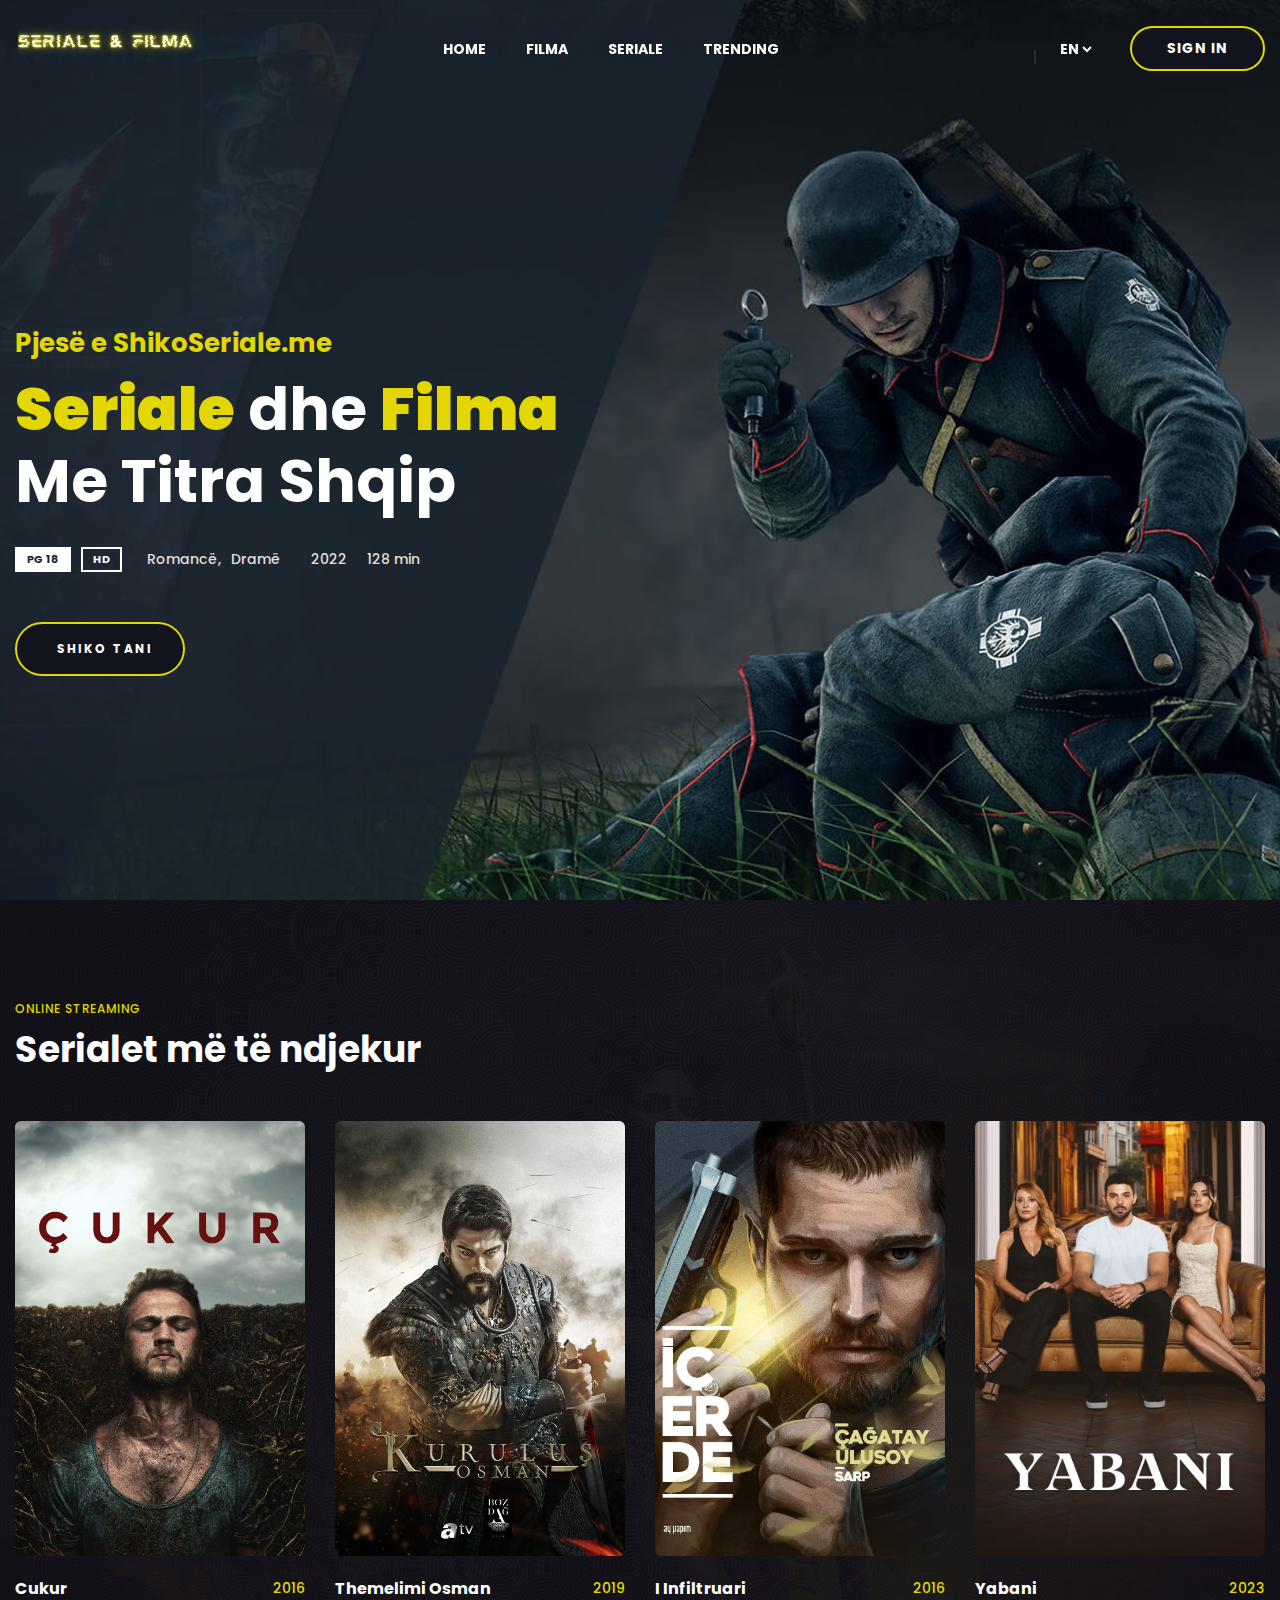
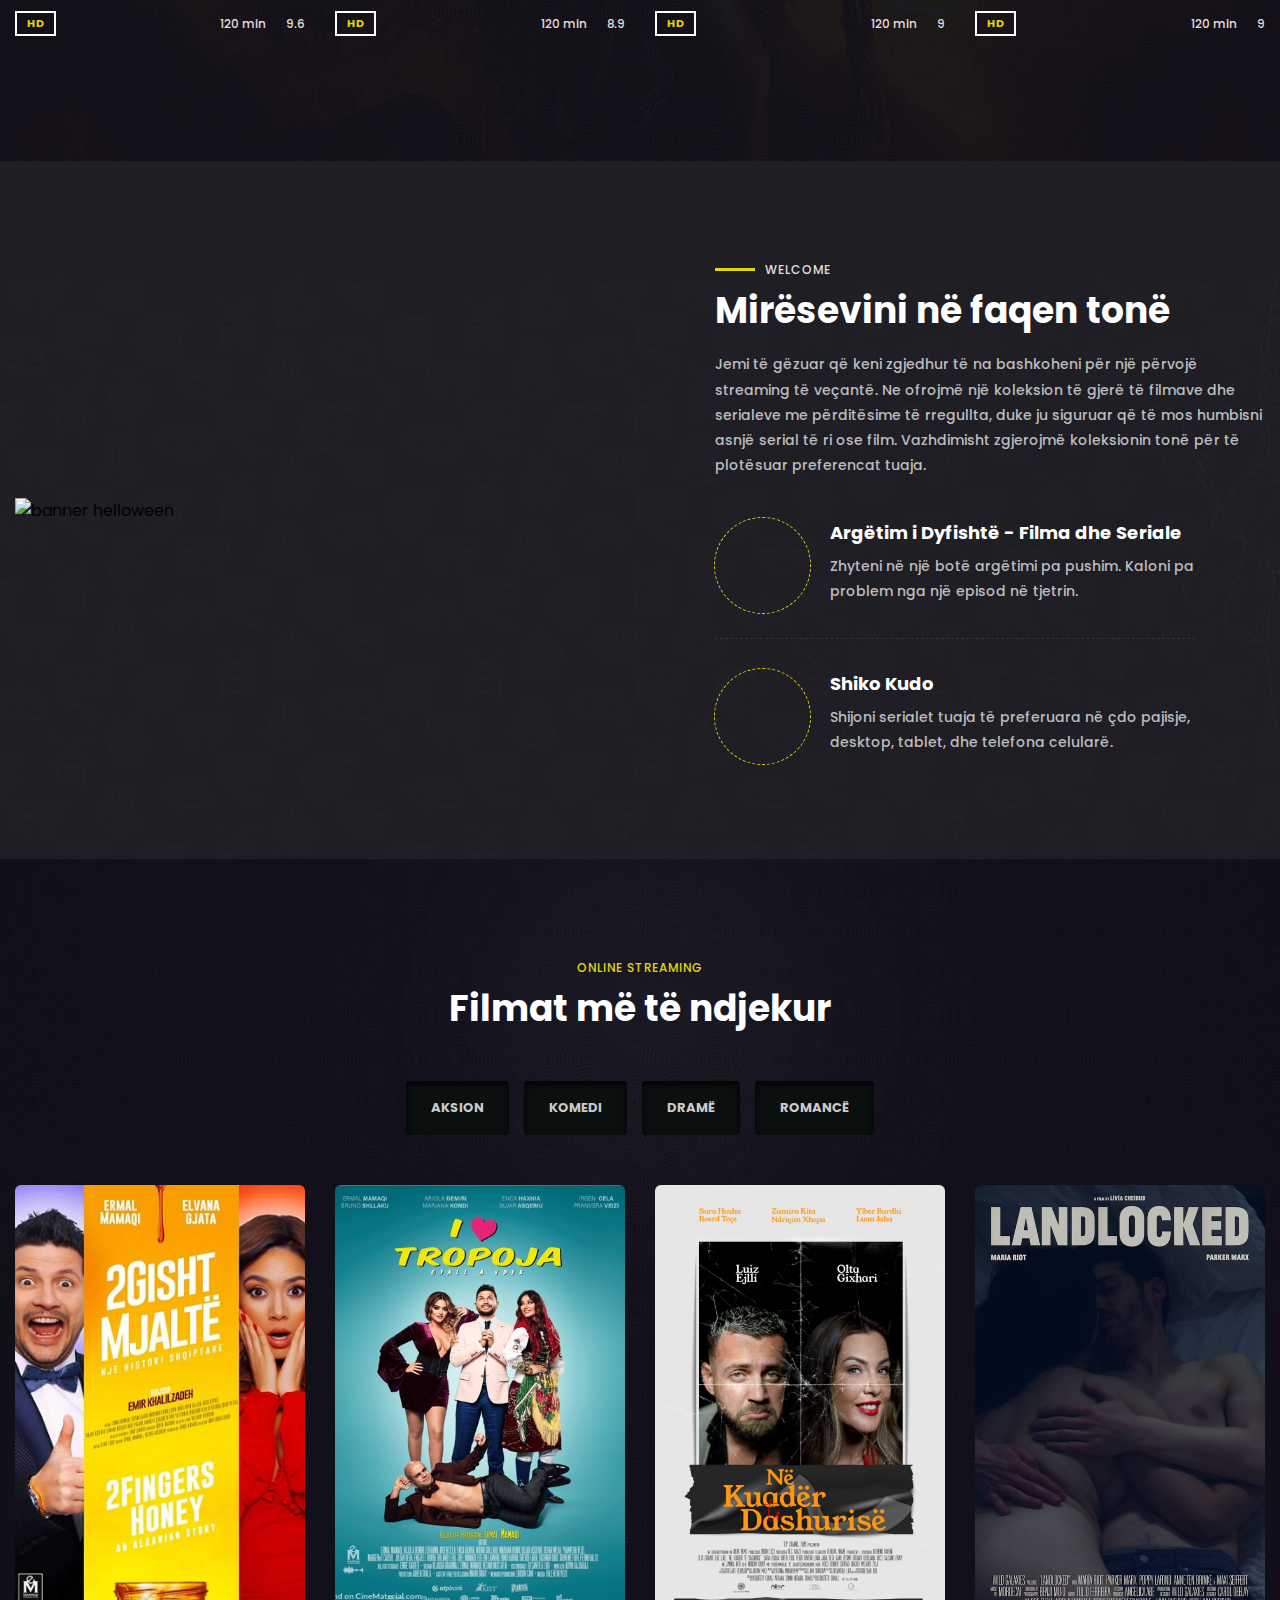
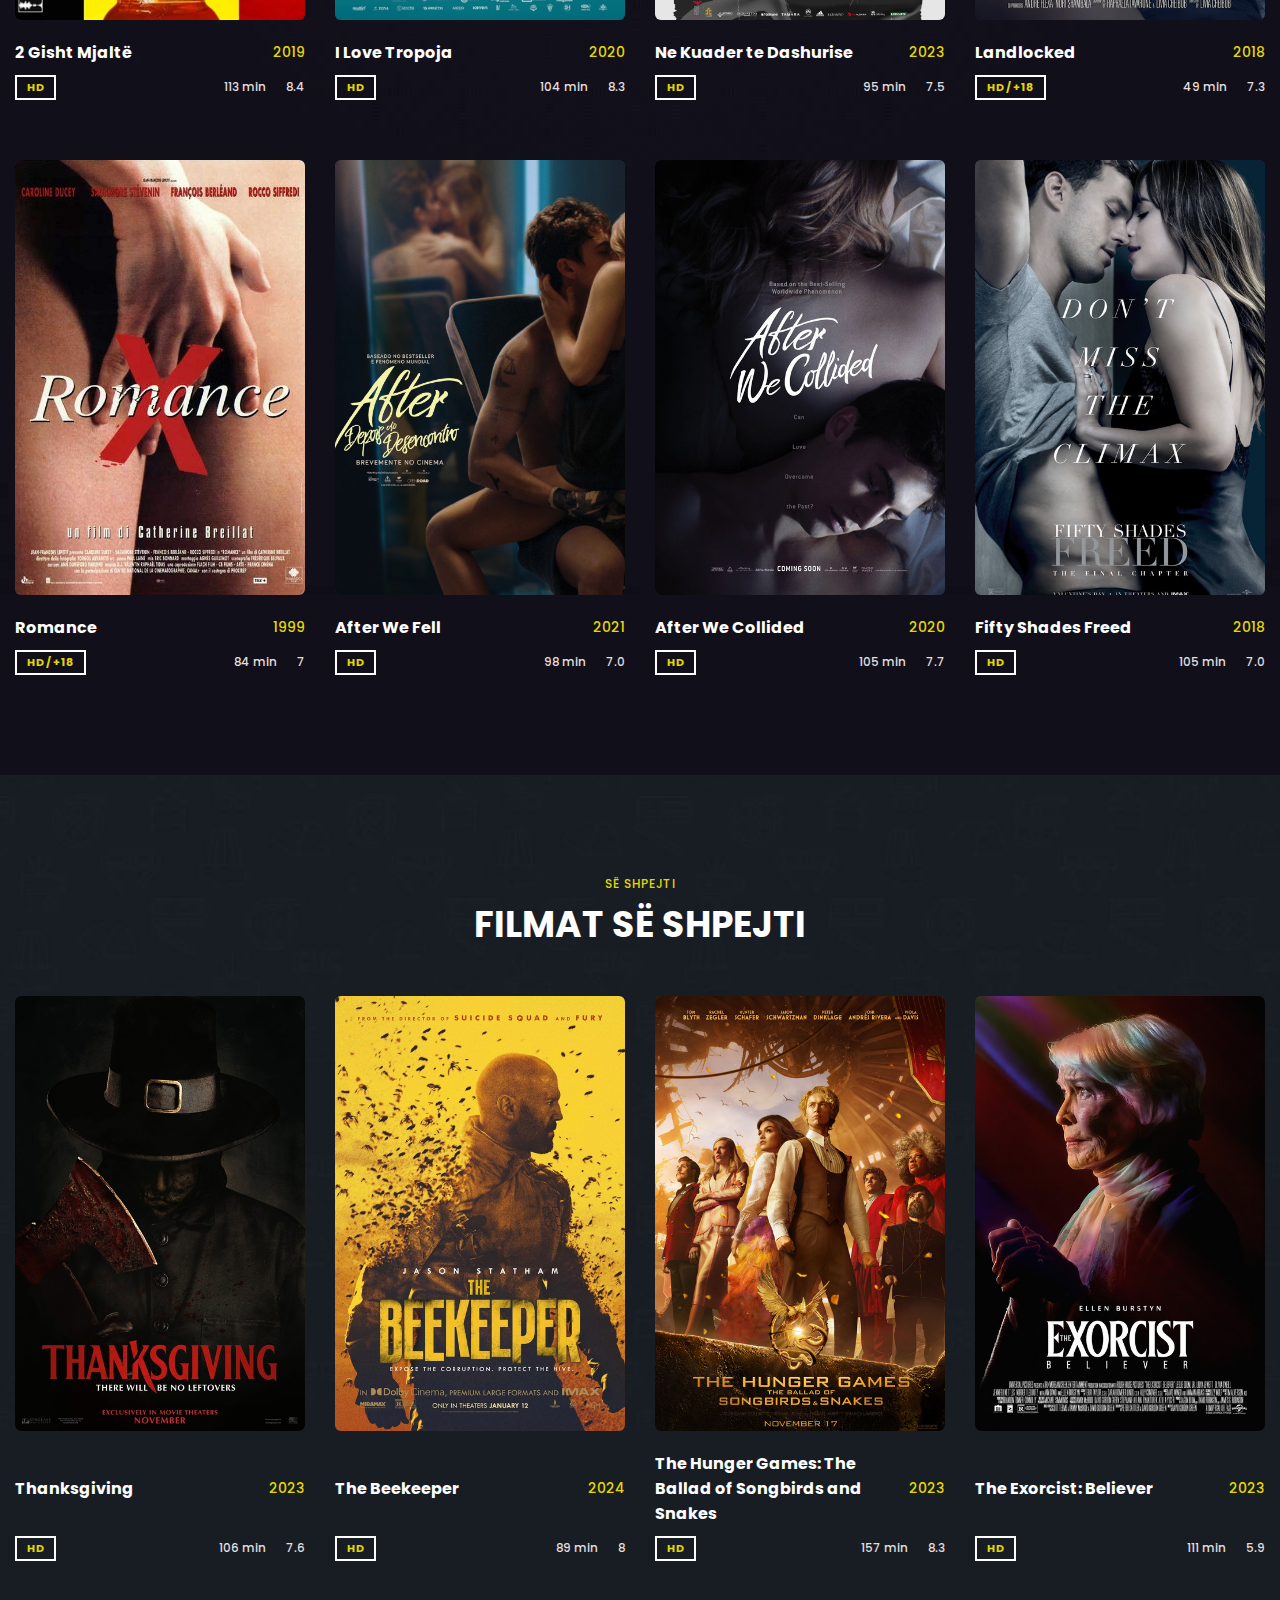
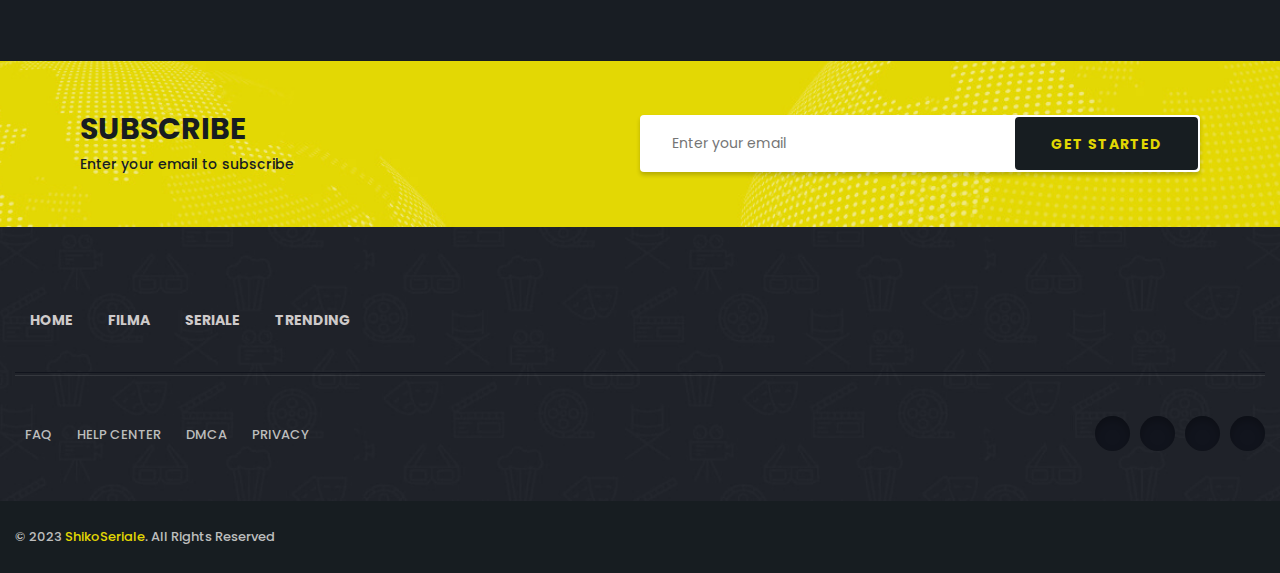
==== index.html @ d1fa4635 "Update index.html" ====
<!DOCTYPE html>
<html lang="en">

<head>
  <meta charset="UTF-8">
  <meta http-equiv="X-UA-Compatible" content="IE=edge">
  <meta name="viewport" content="width=device-width, initial-scale=1, shrink-to-fit=no">
  <meta name="robots" content="index, follow">

  <!-- SEO Meta Tags -->
  <title> Seriale dhe Filma me titra shqip</title>
   <meta name="description" content="Seriale dhe Filma me titra shqip, seriale turke, Yabani, Cukur, Themelimi Osman dhe shume te tjere.">
    <meta name="keywords" content="Seriale, Seriale Turke, Telenovela, filma me titra shqip, Cukur, Yabani, seriale me titra shqip, ">
    <meta name="author" content="ShikoSeriale">
  
 <!-- Open Graph Meta Tags (for social media sharing) -->
    <meta property="og:title" content="Seriale dhe Filma me titra shqip">
    <meta property="og:description" content="Seriale dhe Filma me titra shqip, seriale turke, Yabani, Cukur, Themelimi Osman dhe shume te tjere.">
    <meta property="og:image" content="./logo.svg"> <!-- Replace with a link to your logo or an image related to your website -->
    <meta property="og:url" content="https://serialedhefilma.one/">
    <meta property="og:type" content="website">

 <!-- Canonical URL -->
    <link rel="canonical" href="https://serialedhefilma.one/">
  
  <!-- 
    - favicon
  -->
  <link rel="shortcut icon" href="./favicon1.ico" type="image/x-icon">
  <link rel="icon" href="./favicon1.ico" type="image/x-icon">

    <!-- Cache-Control Header for Favicon -->
    <link rel="icon" href="./favicon1.ico" type="image/x-icon" sizes="16x16" />
    <link rel="icon" href="./favicon1.ico" type="image/x-icon" sizes="32x32" />
 

  <!-- 
    - custom css link
  -->
  <link rel="stylesheet" href="./assets/css/style.css">
  <script defer src="scripts.js"></script>
  
  <!-- 
    - google font link
  -->
  <link rel="preconnect" href="https://fonts.googleapis.com">
  <link rel="preconnect" href="https://fonts.gstatic.com" crossorigin>
  <link href="https://fonts.googleapis.com/css2?family=Poppins:wght@400;500;600;700&display=swap" rel="stylesheet">
</head>

<body id="top">

  <!-- 
    - #HEADER
  -->

  <header class="header" data-header>
    <div class="container">

      <div class="overlay" data-overlay></div>

      <a href="./index.html" class="logo">
        <img src="./assets/images/logo.svg" alt="logo">
      </a>

      <div class="header-actions">

        <button class="search-btn">
          <ion-icon name="search-outline"></ion-icon>
        </button>

        <div class="lang-wrapper">
          <label for="language">
            <ion-icon name="globe-outline"></ion-icon>
          </label>

          <select name="language" id="language">
            <option value="en">EN</option>
          </select>
        </div>

        <button class="btn btn-primary">Sign in</button>

      </div>

      <button class="menu-open-btn" data-menu-open-btn>
        <ion-icon name="reorder-two"></ion-icon>
      </button>

      <nav class="navbar" data-navbar>

        <div class="navbar-top">

          <a href="./index.html" class="logo">
            <img src="./assets/images/logo.svg" alt="logo">
          </a>

          <button class="menu-close-btn" data-menu-close-btn>
            <ion-icon name="close-outline"></ion-icon>
          </button>

        </div>

        <ul class="navbar-list">

          <li>
            <a href="./index.html" class="navbar-link">Home</a>
          </li>

          <li>
            <a href="https://shikoseriale.me/movies/" class="navbar-link" target="_blank">Filma</a>
          </li>

          <li>
            <a href="https://shikoseriale.me/tvshows/" class="navbar-link" target="_blank">Seriale</a>
          </li>

          <li>
            <a href="https://shikoseriale.me/trending/" class="navbar-link" target="_blank">Trending</a>
          </li>

        </ul>

        <ul class="navbar-social-list">

          <li>
            <a href="https://twitter.com/serialshiko/" class="navbar-social-link">
              <ion-icon name="logo-twitter"></ion-icon>
            </a>
          </li>

          <li>
            <a href="https://www.facebook.com/shikoseriale.in" class="navbar-social-link">
              <ion-icon name="logo-facebook"></ion-icon>
            </a>
          </li>

          <li>
            <a href="https://www.pinterest.com/shikoserial/" class="navbar-social-link">
              <ion-icon name="logo-pinterest"></ion-icon>
            </a>
          </li>

          <li>
            <a href="https://www.instagram.com/shikoseriale.in/" class="navbar-social-link">
              <ion-icon name="logo-instagram"></ion-icon>
            </a>
          </li>

          <li>
            <a href="#" class="navbar-social-link">
              <ion-icon name="logo-youtube"></ion-icon>
            </a>
          </li>

        </ul>

      </nav>

    </div>
  </header>





  <main>
    <article>

      <!-- 
        - #HERO
      -->

      <section class="hero">
        <div class="container">

          <div class="hero-content">

            <p class="hero-subtitle">Pjesë e ShikoSeriale.me</p>

            <h1 class="h1 hero-title">
              <strong>Seriale</strong> dhe <strong>Filma</strong> Me Titra Shqip
            </h1>

            <div class="meta-wrapper">

              <div class="badge-wrapper">
                <div class="badge badge-fill">PG 18</div>

                <div class="badge badge-outline">HD</div>
              </div>

              <div class="ganre-wrapper">
                <a href="#">Romancë,</a>

                <a href="#">Dramë</a>
              </div>

              <div class="date-time">

                <div>
                  <ion-icon name="calendar-outline"></ion-icon>

                  <time datetime="2022">2022</time>
                </div>

                <div>
                  <ion-icon name="time-outline"></ion-icon>

                  <time datetime="PT128M">128 min</time>
                </div>

              </div>

            </div>

<button class="btn btn-primary" onclick="openShikoSeriale()">
    <ion-icon name="play"></ion-icon>
    <span>Shiko Tani</span>
</button>

<script>
    function openShikoSeriale() {
        window.open('https://shikoseriale.me', '_blank');
    }
</script>

          </div>

        </div>
      </section>





      <!-- 
        - #SERIALET
      -->

      <section class="upcoming">
        <div class="container">

          <div class="flex-wrapper">

            <div class="title-wrapper">
              <p class="section-subtitle">Online Streaming</p>

              <h2 class="h2 section-title">Serialet më të ndjekur</h2>
            </div>

          </div>

          <ul class="movies-list  has-scrollbar">

            <li>
              <div class="movie-card">

                <a href="./seriale-cukur.html">
                  <figure class="card-banner">
                    <img src="./assets/images/cukur.jpg" alt="Cukur movie poster">
                  </figure>
                </a>

                <div class="title-wrapper">
                  <a href="./seriale-cukur.html">
                    <h3 class="card-title">Cukur</h3>
                  </a>

                  <time datetime="2016">2016</time>
                </div>

                <div class="card-meta">
                  <div class="badge badge-outline">HD</div>

                  <div class="duration">
                    <ion-icon name="time-outline"></ion-icon>

                    <time datetime="PT137M">120 min</time>
                  </div>

                  <div class="rating">
                    <ion-icon name="star"></ion-icon>

                    <data>9.6</data>
                  </div>
                </div>

              </div>
            </li>

            <li>
              <div class="movie-card">

                <a href="./seriale-themelimi-osman.html">
                  <figure class="card-banner">
                    <img src="./assets/images/kurulus_osman.jpg"
                      alt="Themelimi Osman movie poster">
                  </figure>
                </a>

                <div class="title-wrapper">
                  <a href="./seriale-themelimi-osman.html">
                    <h3 class="card-title">Themelimi Osman</h3>
                  </a>

                  <time datetime="2019">2019</time>
                </div>

                <div class="card-meta">
                  <div class="badge badge-outline">HD</div>

                  <div class="duration">
                    <ion-icon name="time-outline"></ion-icon>

                    <time datetime="PT126M">120 min</time>
                  </div>

                  <div class="rating">
                    <ion-icon name="star"></ion-icon>

                    <data>8.9</data>
                  </div>
                </div>

              </div>
            </li>

            <li>
              <div class="movie-card">

                <a href="./seriale-i-infiltruari.html">
                  <figure class="card-banner">
                    <img src="./assets/images/icerde.jpg" alt="Icerde movie poster">
                  </figure>
                </a>

                <div class="title-wrapper">
                  <a href="./seriale-i-infiltruari.html">
                    <h3 class="card-title">I Infiltruari</h3>
                  </a>

                  <time datetime="2016">2016</time>
                </div>

                <div class="card-meta">
                  <div class="badge badge-outline">HD</div>

                  <div class="duration">
                    <ion-icon name="time-outline"></ion-icon>

                    <time datetime="">120 min</time>
                  </div>

                  <div class="rating">
                    <ion-icon name="star"></ion-icon>

                    <data>9</data>
                  </div>
                </div>

              </div>
            </li>

            <li>
              <div class="movie-card">

                <a href="./seriale-yabani.html">
                  <figure class="card-banner">
                    <img src="./assets/images/yabani.jpg"
                      alt="yabani movie poster">
                  </figure>
                </a>

                <div class="title-wrapper">
                  <a href="./seriale-yabani.html">
                    <h3 class="card-title">Yabani</h3>
                  </a>

                  <time datetime="2023">2023</time>
                </div>

                <div class="card-meta">
                  <div class="badge badge-outline">HD</div>

                  <div class="duration">
                    <ion-icon name="time-outline"></ion-icon>

                    <time datetime="PT107M">120 min</time>
                  </div>

                  <div class="rating">
                    <ion-icon name="star"></ion-icon>

                    <data>9</data>
                  </div>
                </div>

              </div>
            </li>

          </ul>

        </div>
      </section>





      <!-- 
        - #SERVICE
      -->

      <section class="service">
        <div class="container">

          <div class="service-banner">
            <figure>
              <img src="./assets/images/service-banner.gif" alt="banner helloween">
            </figure>
          </div>

          <div class="service-content">

            <p class="service-subtitle">Welcome</p>

            <h2 class="h2 service-title">Mirësevini në faqen tonë</h2>

            <p class="service-text">
              Jemi të gëzuar që keni zgjedhur të na bashkoheni për një përvojë streaming të veçantë.
              Ne ofrojmë një koleksion të gjerë të filmave dhe serialeve me
              përditësime të rregullta, duke ju siguruar që të mos humbisni asnjë serial të ri ose film.
              Vazhdimisht zgjerojmë koleksionin tonë për të plotësuar preferencat tuaja.
            </p>

            <ul class="service-list">

              <li>
                <div class="service-card">

                  <div class="card-icon">
                    <ion-icon name="tv"></ion-icon>
                  </div>

                  <div class="card-content">
                    <h3 class="h3 card-title">Argëtim i Dyfishtë - Filma dhe Seriale</h3>

                    <p class="card-text">
                      Zhyteni në një botë argëtimi pa pushim. Kaloni pa problem nga një episod në tjetrin.
                    </p>
                  </div>

                </div>
              </li>

              <li>
                <div class="service-card">

                  <div class="card-icon">
                    <ion-icon name="videocam"></ion-icon>
                  </div>

                  <div class="card-content">
                    <h3 class="h3 card-title">Shiko Kudo</h3>

                    <p class="card-text">
                      Shijoni serialet tuaja të preferuara në çdo pajisje, desktop, tablet, dhe telefona celularë.
                    </p>
                  </div>

                </div>
              </li>

            </ul>

          </div>

        </div>
      </section>





      <!-- 
        - #TOP RATED
      -->

      <section class="top-rated">
        <div class="container">

          <p class="section-subtitle">Online Streaming</p>

          <h2 class="h2 section-title">Filmat më të ndjekur</h2>

          <ul class="filter-list">

            <li>
              <button class="filter-btn">Aksion</button>
            </li>

            <li>
              <button class="filter-btn">Komedi</button>
            </li>

            <li>
              <button class="filter-btn">Dramë</button>
            </li>

            <li>
              <button class="filter-btn">Romancë</button>
            </li>

          </ul>

          <ul class="movies-list">

            <li>
              <div class="movie-card">

                <a href="./movie-details.html">
                  <figure class="card-banner">
                    <img src="./assets/images/2gishtmjalte.jpg" alt="2 gisht mjalte movie poster">
                  </figure>
                </a>

                <div class="title-wrapper">
                  <a href="./movie-details.html">
                    <h3 class="card-title">2 Gisht Mjaltë</h3>
                  </a>

                  <time datetime="2022">2019</time>
                </div>

                <div class="card-meta">
                  <div class="badge badge-outline">HD</div>

                  <div class="duration">
                    <ion-icon name="time-outline"></ion-icon>

                    <time datetime="PT122M">113 min</time>
                  </div>

                  <div class="rating">
                    <ion-icon name="star"></ion-icon>

                    <data>8.4</data>
                  </div>
                </div>

              </div>
            </li>

            <li>
              <div class="movie-card">

                <a href="./movie-details.html">
                  <figure class="card-banner">
                    <img src="./assets/images/ilovetropoja.jpg" alt="I Love Tropoja movie poster">
                  </figure>
                </a>

                <div class="title-wrapper">
                  <a href="./movie-details.html">
                    <h3 class="card-title">I Love Tropoja</h3>
                  </a>

                  <time datetime="2020">2020</time>
                </div>

                <div class="card-meta">
                  <div class="badge badge-outline">HD</div>

                  <div class="duration">
                    <ion-icon name="time-outline"></ion-icon>

                    <time datetime="PT104M">104 min</time>
                  </div>

                  <div class="rating">
                    <ion-icon name="star"></ion-icon>

                    <data>8.3</data>
                  </div>
                </div>

              </div>
            </li>

            <li>
              <div class="movie-card">

                <a href="./movie-details.html">
                  <figure class="card-banner">
                    <img src="./assets/images/nekuaderdashurise.jpg" alt="Ne kuader te dashurisemovie poster">
                  </figure>
                </a>

                <div class="title-wrapper">
                  <a href="./movie-details.html">
                    <h3 class="card-title">Ne Kuader te Dashurise</h3>
                  </a>

                  <time datetime="2023">2023</time>
                </div>

                <div class="card-meta">
                  <div class="badge badge-outline">HD</div>

                  <div class="duration">
                    <ion-icon name="time-outline"></ion-icon>

                    <time datetime="PT106M">95 min</time>
                  </div>

                  <div class="rating">
                    <ion-icon name="star"></ion-icon>

                    <data>7.5</data>
                  </div>
                </div>

              </div>
            </li>

            <li>
              <div class="movie-card">

                <a href="./movie-details.html">
                  <figure class="card-banner">
                    <img src="./assets/images/Landlocked.jpg" alt="Landlocked movie poster">
                  </figure>
                </a>

                <div class="title-wrapper">
                  <a href="./movie-details.html">
                    <h3 class="card-title">Landlocked</h3>
                  </a>

                  <time datetime="2018">2018</time>
                </div>

                <div class="card-meta">
                  <div class="badge badge-outline">HD / +18</div>

                  <div class="duration">
                    <ion-icon name="time-outline"></ion-icon>

                    <time datetime="PT115M">49 min</time>
                  </div>

                  <div class="rating">
                    <ion-icon name="star"></ion-icon>

                    <data>7.3</data>
                  </div>
                </div>

              </div>
            </li>

            <li>
              <div class="movie-card">

                <a href="./movie-details.html">
                  <figure class="card-banner">
                    <img src="./assets/images/romance.jpg" alt="Romance movie poster">
                  </figure>
                </a>

                <div class="title-wrapper">
                  <a href="./movie-details.html">
                    <h3 class="card-title">Romance</h3>
                  </a>

                  <time datetime="1999">1999</time>
                </div>

                <div class="card-meta">
                  <div class="badge badge-outline">HD / +18</div>

                  <div class="duration">
                    <ion-icon name="time-outline"></ion-icon>

                    <time datetime="PT176M">84 min</time>
                  </div>

                  <div class="rating">
                    <ion-icon name="star"></ion-icon>

                    <data>7</data>
                  </div>
                </div>

              </div>
            </li>

            <li>
              <div class="movie-card">

                <a href="./movie-details.html">
                  <figure class="card-banner">
                    <img src="./assets/images/after_we_fell.jpg" alt="after we fell movie poster">
                  </figure>
                </a>

                <div class="title-wrapper">
                  <a href="./movie-details.html">
                    <h3 class="card-title">After We Fell</h3>
                  </a>

                  <time datetime="2021">2021</time>
                </div>

                <div class="card-meta">
                  <div class="badge badge-outline">HD</div>

                  <div class="duration">
                    <ion-icon name="time-outline"></ion-icon>

                    <time datetime="PT116M">98 min</time>
                  </div>

                  <div class="rating">
                    <ion-icon name="star"></ion-icon>

                    <data>7.0</data>
                  </div>
                </div>

              </div>
            </li>

            <li>
              <div class="movie-card">

                <a href="./movie-details.html">
                  <figure class="card-banner">
                    <img src="./assets/images/after_we_collided.jpg" alt="after we collided movie poster">
                  </figure>
                </a>

                <div class="title-wrapper">
                  <a href="./movie-details.html">
                    <h3 class="card-title">After We Collided</h3>
                  </a>

                  <time datetime="2020">2020</time>
                </div>

                <div class="card-meta">
                  <div class="badge badge-outline">HD</div>

                  <div class="duration">
                    <ion-icon name="time-outline"></ion-icon>

                    <time datetime="PT127M">105 min</time>
                  </div>

                  <div class="rating">
                    <ion-icon name="star"></ion-icon>

                    <data>7.7</data>
                  </div>
                </div>

              </div>
            </li>

            <li>
              <div class="movie-card">

                <a href="./movie-details.html">
                  <figure class="card-banner">
                    <img src="./assets/images/fifty_shades_freed.jpg" alt="fifty shades freed movie poster">
                  </figure>
                </a>

                <div class="title-wrapper">
                  <a href="./movie-details.html">
                    <h3 class="card-title">Fifty Shades Freed</h3>
                  </a>

                  <time datetime="2018">2018</time>
                </div>

                <div class="card-meta">
                  <div class="badge badge-outline">HD</div>

                  <div class="duration">
                    <ion-icon name="time-outline"></ion-icon>

                    <time datetime="PT131M">105 min</time>
                  </div>

                  <div class="rating">
                    <ion-icon name="star"></ion-icon>

                    <data>7.0</data>
                  </div>
                </div>

              </div>
            </li>

          </ul>

        </div>
      </section>





      <!-- 
        - #UPCOMING
      -->

      <section class="tv-series">
        <div class="container">

          <p class="section-subtitle">Së Shpejti</p>

          <h2 class="h2 section-title">FILMAT SË SHPEJTI</h2>

          <ul class="movies-list">

            <li>
              <div class="movie-card">

                  <figure class="card-banner">
                    <img src="./assets/images/thanksgiving.jpg" alt="thanksgiving movie poster">
                  </figure>

                <div class="title-wrapper">
                    <h3 class="card-title">Thanksgiving</h3>

                  <time datetime="2023">2023</time>
                </div>

                <div class="card-meta">
                  <div class="badge badge-outline">HD</div>

                  <div class="duration">
                    <ion-icon name="time-outline"></ion-icon>

                    <time datetime="PT47M">106 min</time>
                  </div>

                  <div class="rating">
                    <ion-icon name="star"></ion-icon>

                    <data>7.6</data>
                  </div>
                </div>

              </div>
            </li>

            <li>
              <div class="movie-card">
                  <figure class="card-banner">
                    <img src="./assets/images/beekeeper.jpg" alt="beekeeper movie poster">
                  </figure>

                <div class="title-wrapper">
                    <h3 class="card-title">The Beekeeper</h3>

                  <time datetime="2024">2024</time>
                </div>

                <div class="card-meta">
                  <div class="badge badge-outline">HD</div>

                  <div class="duration">
                    <ion-icon name="time-outline"></ion-icon>

                    <time datetime="PT59M">89 min</time>
                  </div>

                  <div class="rating">
                    <ion-icon name="star"></ion-icon>

                    <data>8</data>
                  </div>
                </div>

              </div>
            </li>

            <li>
              <div class="movie-card">

                  <figure class="card-banner">
                    <img src="./assets/images/hunger_games.jpg" alt="The Hunger Games: The Ballad of Songbirds and Snakes movie poster">
                  </figure>

                <div class="title-wrapper">
                    <h3 class="card-title">The Hunger Games: The Ballad of Songbirds and Snakes</h3>

                  <time datetime="2023">2023</time>
                </div>

                <div class="card-meta">
                  <div class="badge badge-outline">HD</div>

                  <div class="duration">
                    <ion-icon name="time-outline"></ion-icon>

                    <time datetime="PT51M">157 min</time>
                  </div>

                  <div class="rating">
                    <ion-icon name="star"></ion-icon>

                    <data>8.3</data>
                  </div>
                </div>

              </div>
            </li>

            <li>
              <div class="movie-card">
                
                  <figure class="card-banner">
                    <img src="./assets/images/exorcist_believer.jpg" alt="exorcist believer movie poster">
                  </figure>

                <div class="title-wrapper">
                    <h3 class="card-title">The Exorcist: Believer </h3>

                  <time datetime="2023">2023</time>
                </div>

                <div class="card-meta">
                  <div class="badge badge-outline">HD</div>

                  <div class="duration">
                    <ion-icon name="time-outline"></ion-icon>

                    <time datetime="PT70M">111 min</time>
                  </div>

                  <div class="rating">
                    <ion-icon name="star"></ion-icon>

                    <data>5.9</data>
                  </div>
                </div>

              </div>
            </li>

          </ul>

        </div>
      </section>





      <!-- 
        - #CTA
      -->

 <!-- Placeholder for the subscription form -->
      <section class="cta">
        <div class="container">

          <div class="title-wrapper">
            <h2 class="cta-title">SUBSCRIBE</h2>

            <p class="cta-text">
              Enter your email to subscribe
            </p>
          </div>

          <form action="" class="cta-form">
            <input type="email" name="email" required placeholder="Enter your email" class="email-field">

            <button type="submit" class="cta-form-btn">Get started</button>
          </form>
    </article>
  </main>





  <!-- 
    - #FOOTER
  -->

  <footer class="footer">

    <div class="footer-top">
      <div class="container">

        <div class="footer-brand-wrapper">

          <ul class="footer-list">

            <li>
              <a href="./index.html" class="footer-link">Home</a>
            </li>

            <li>
              <a href="https://shikoseriale.me/movies/" class="footer-link" target="_blank">Filma</a>
            </li>

            <li>
              <a href="https://shikoseriale.me/tvshows/" class="footer-link" target="_blank">Seriale</a>
            </li>

            <li>
              <a href="https://shikoseriale.me/trending/" class="footer-link" target="_blank">Trending </a>
            </li>

          </ul>

        </div>

        <div class="divider"></div>

        <div class="quicklink-wrapper">

          <ul class="quicklink-list">

            <li>
              <a href="#" class="quicklink-link">Faq</a>
            </li>

            <li>
              <a href="https://shikoseriale.me/contact/" class="quicklink-link" target="_blank">Help center</a>
            </li>

            <li>
              <a href="https://shikoseriale.me/dmca/" class="quicklink-link" target="_blank">DMCA</a>
            </li>

            <li>
              <a href="https://shikoseriale.me/privacy-policy/" class="quicklink-link" target="_blank">Privacy</a>
            </li>

          </ul>

          <ul class="social-list">

            <li>
              <a href="https://www.facebook.com/shikoseriale.in" class="social-link" target="_blank">
                <ion-icon name="logo-facebook"></ion-icon>
              </a>
            </li>

            <li>
              <a href="https://twitter.com/serialshiko" class="social-link" target="_blank">
                <ion-icon name="logo-twitter"></ion-icon>
              </a>
            </li>

            <li>
              <a href="https://www.pinterest.com/shikoserial/" class="social-link" target="_blank">
                <ion-icon name="logo-pinterest"></ion-icon>
              </a>
            </li>

            <li>
              <a href="https://www.instagram.com/shikoseriale.me/" class="social-link" target="_blank">
                <ion-icon name="logo-instagram"></ion-icon>
              </a>
            </li>

          </ul>

        </div>

      </div>
    </div>

    <div class="footer-bottom">
      <div class="container">

        <p class="copyright">
          &copy; 2023 <a href="#">ShikoSeriale</a>. All Rights Reserved
        </p>

      </div>
    </div>

  </footer>





  <!-- 
    - #GO TO TOP
  -->

  <a href="#top" class="go-top" data-go-top>
    <ion-icon name="chevron-up"></ion-icon>
  </a>





  <!-- 
    - custom js link
  -->
  <script src="./assets/js/script.js"></script>

  <!-- 
    - ionicon link
  -->
  <script type="module" src="https://unpkg.com/ionicons@5.5.2/dist/ionicons/ionicons.esm.js"></script>
  <script nomodule src="https://unpkg.com/ionicons@5.5.2/dist/ionicons/ionicons.js"></script>

</body>

</html>
---- assets/css/style.css ----
/*-----------------------------------*\
 * #style.css
\*-----------------------------------*/

/**
 * copyright 2023 @shikoseriale
 */





/*-----------------------------------*\
 * #CUSTOM PROPERTY
\*-----------------------------------*/

:root {

  /**
   * colors
   */

  --rich-black-fogra-29: hsl(225, 25%, 9%);
  --rich-black-fogra-39: hsl(170, 21%, 5%);
  --raisin-black: hsl(228, 13%, 15%);
  --eerie-black: hsl(207, 19%, 11%);
  --light-gray: hsl(0, 3%, 80%);
  --gunmetal-1: hsl(229, 15%, 21%);
  --gunmetal-2: hsl(216, 22%, 18%);
  --gainsboro: hsl(0, 7%, 88%);
  --citrine: hsl(57, 97%, 45%);
  --xiketic: hsl(253, 21%, 13%);
  --gray-x: hsl(0, 0%, 74%);
  --white: hsl(0, 100%, 100%);
  --black: hsl(0, 0%, 0%);
  --jet: hsl(0, 0%, 20%);

  /**
   * typography
   */

  --ff-poppins: 'Poppins', sans-serif;

  --fs-1: 36px;
  --fs-2: 32px;
  --fs-3: 30px;
  --fs-4: 24px;
  --fs-5: 20px;
  --fs-6: 18px;
  --fs-7: 16px;
  --fs-8: 15px;
  --fs-9: 14px;
  --fs-10: 13px;
  --fs-11: 12px;
  --fs-12: 11px;

  --fw-500: 500;
  --fw-700: 700;

  /**
   * transition
   */

  --transition-1: 0.15s ease;
  --transition-2: 0.25s ease-in;

  /**
   * spacing
   */

  --section-padding: 100px;

}





/*-----------------------------------*\
 * #RESET
\*-----------------------------------*/

*, *::before, *::after {
  margin: 0;
  padding: 0;
  box-sizing: border-box;
}

li { list-style: none; }

a { text-decoration: none; }

a,
img,
span,
input,
button,
ion-icon { display: ; }

input {
  font: inherit;
  width: 100%;
  border: none;
}

select,
button {
  font: inherit;
  background: none;
  border: none;
  cursor: pointer;
}

html {
  font-family: var(--ff-poppins);
  scroll-behavior: smooth;
}

body { background: var(--eerie-black); }

body.active { overflow: hidden; }





/*-----------------------------------*\
 * #REUSED STYLE
\*-----------------------------------*/

.container { padding-inline: 15px; }

/**
 * TITLES & SUBTITLES
 */

.h1,
.h2,
.h3 {
  color: var(--white);
  line-height: 1.2;
}

.h1 { font-size: var(--fs-1); }

.h2 { font-size: var(--fs-2); }

.h3 { font-size: var(--fs-6); }

.section-subtitle {
  color: var(--citrine);
  font-size: var(--fs-11);
  font-weight: var(--fw-500);
  text-transform: uppercase;
  letter-spacing: 1px;
  margin-bottom: 10px;
  text-align: center;
}

.section-title { text-align: center; }

/**
 * BADGE
 */

.badge {
  color: var(--white);
  font-size: var(--fs-12);
  font-weight: var(--fw-700);
  border: 2px solid transparent;
  padding: 2px 10px;
}

.badge-fill {
  background: var(--white);
  color: var(--raisin-black);
}

.badge-outline { border-color: var(--white); }

/**
 * MOVIE META
 */

.meta-wrapper {
  display: flex;
  flex-wrap: wrap;
  justify-content: flex-start;
  align-items: center;
  gap: 15px 25px;
  margin-bottom: 50px;
}

.badge-wrapper,
.ganre-wrapper,
.date-time {
  display: flex;
  flex-wrap: wrap;
  align-items: center;
  gap: 5px 10px;
}

.ganre-wrapper > a {
  color: var(--gainsboro);
  font-size: var(--fs-9);
  font-weight: var(--fw-500);
  transition: var(--transition-1);
}

.ganre-wrapper > a:is(:hover, :focus) { color: var(--citrine); }

.date-time { gap: 15px; }

.date-time > div {
  display: flex;
  align-items: center;
  gap: 5px;
  color: var(--gainsboro);
  font-size: var(--fs-9);
  font-weight: var(--fw-500);
}

.date-time ion-icon {
  --ionicon-stroke-width: 50px;
  color: var(--citrine);
}

/**
 * BUTTONS
 */

.btn {
  color: var(--white);
  font-size: var(--fs-11);
  font-weight: var(--fw-700);
  text-transform: uppercase;
  letter-spacing: 2px;
  display: flex;
  align-items: center;
  gap: 10px;
  padding: 16px 30px;
  border: 2px solid var(--citrine);
  border-radius: 50px;
  transition: var(--transition-1);
}

.btn > ion-icon { font-size: 18px; }

.btn-primary { background: var(--rich-black-fogra-29); }

.btn-primary:is(:hover, :focus) {
  background: var(--citrine);
  color: var(--xiketic);
}

/**
 * MOVIE CARD
 */

.movies-list {
  display: grid;
  gap: 50px;
}

.movie-card {
  height: 100%;
  display: flex;
  flex-direction: column;
  justify-content: space-between;
}

.movie-card .card-banner {
  position: relative;
  background: var(--gunmetal-1);
  aspect-ratio: 2 / 3;
  border-radius: 6px;
  overflow: hidden;
  margin-bottom: 20px;
  transition: var(--transition-1);
}

.movie-card .card-banner::after {
  content: "";
  position: absolute;
  inset: 0;
  transition: var(--transition-1);
}

.movie-card .card-banner:hover { box-shadow: 0 1px 2px hsla(0, 0%, 0%, 0.5); }

.movie-card .card-banner:hover::after { background: hsla(0, 0%, 100%, 0.05); }

.movie-card .card-banner img {
  width: 100%;
  height: 100%;
  object-fit: cover;
}

.movie-card .title-wrapper {
  display: flex;
  justify-content: space-between;
  align-items: center;
  gap: 20px;
  margin-bottom: 10px;
}

.movie-card .card-title {
  color: var(--white);
  font-size: var(--fs-7);
  transition: var(--transition-1);
}

.movie-card .card-title:is(:hover, :focus) { color: var(--citrine); }

.movie-card .title-wrapper time {
  color: var(--citrine);
  font-size: var(--fs-9);
  font-weight: var(--fw-500);
}

.movie-card .card-meta {
  display: flex;
  justify-content: flex-start;
  align-items: center;
  gap: 15px;
}

.movie-card .badge { color: var(--citrine); }

.movie-card .duration { margin-left: auto; }

.movie-card :is(.duration, .rating) {
  display: flex;
  align-items: center;
  gap: 5px;
  color: var(--gainsboro);
  font-size: var(--fs-11);
  font-weight: var(--fw-500);
}

.movie-card :is(.duration, .rating) ion-icon {
  font-size: 13px;
  --ionicon-stroke-width: 50px;
  color: var(--citrine);
}

/**
 * CUSTOM SLIDER & SCROLLBAR
 */

.movies-list.has-scrollbar {
  display: flex;
  justify-content: flex-start;
  gap: 30px;
  overflow-x: auto;
  scroll-snap-type: inline mandatory;
  padding-bottom: 25px;
}

.has-scrollbar::-webkit-scrollbar { height: 8px; }

.has-scrollbar::-webkit-scrollbar-track {
  background: transparent;
  box-shadow: 0 0 0 2px var(--citrine);
  border-radius: 10px;
}

.has-scrollbar::-webkit-scrollbar-thumb {
  background: var(--gainsboro);
  border-radius: 10px;
  box-shadow: inset 0 1px 0 var(--black),
              inset 0 -1px 0 var(--black);
}





/*-----------------------------------*\
 * #HEADER
\*-----------------------------------*/

.header {
  position: fixed;
  top: 0;
  left: 0;
  width: 100%;
  padding-block: 25px;
  transition: var(--transition-2);
  z-index: 4;
}

.header.active {
  background: var(--eerie-black);
  padding-block: 20px;
}

.header .container {
  display: flex;
  justify-content: space-between;
  align-items: center;
}

.header-actions { display: none; }

.menu-open-btn {
  color: var(--white);
  font-size: 40px;
}

.navbar {
  position: fixed;
  top: 0;
  right: -300px;
  background: var(--eerie-black);
  width: 100%;
  max-width: 300px;
  height: 100%;
  box-shadow: -1px 0 3px hsl(0, 0%, 0%, 0.2);
  transition: 0.15s ease-in;
  visibility: hidden;
  z-index: 3;
}

.navbar.active {
  right: 0;
  visibility: visible;
  transition: 0.25s ease-out;
}

.navbar-top {
  padding: 30px 25px;
  display: flex;
  justify-content: space-between;
  align-items: center;
}

.menu-close-btn {
  color: var(--white);
  font-size: 25px;
  padding: 5px;
}

.menu-close-btn ion-icon { --ionicon-stroke-width: 80px; }

.navbar-list {
  border-top: 1px solid hsla(0, 0%, 100%, 0.1);
  margin-bottom: 30px;
}

.navbar-link {
  color: var(--white);
  font-size: var(--fs-8);
  font-weight: var(--fw-500);
  padding: 10px 25px;
  border-bottom: 1px solid hsla(0, 0%, 100%, 0.1);
  transition: var(--transition-1);
}

.navbar-link:is(:hover, :focus) { color: var(--citrine); }

.navbar-social-list {
  display: flex;
  justify-content: center;
  align-items: center;
  gap: 20px;
}

.navbar-social-link {
  font-size: 20px;
  color: var(--white);
  transition: var(--transition-1);
}

.navbar-social-link:is(:hover, :focus) { color: var(--citrine); }

.overlay {
  position: fixed;
  inset: 0;
  background: hsla(204, 18%, 11%, 0.8);
  opacity: 0;
  pointer-events: none;
  z-index: 1;
  transition: var(--transition-2);
}

.overlay.active {
  opacity: 1;
  pointer-events: all;
}





/*-----------------------------------*\
 * #HERO
\*-----------------------------------*/

.hero {
  background: url("../images/hero-bg.jpg") no-repeat;
  background-size: cover;
  background-position: center;
  min-height: 750px;
  height: 100vh;
  max-height: 1000px;
  display: flex;
  justify-content: flex-start;
  align-items: center;
  padding-block: var(--section-padding);
}

.hero-content { margin-top: 60px; }

.hero-subtitle {
  color: var(--citrine);
  font-size: var(--fs-4);
  font-weight: var(--fw-700);
  margin-bottom: 10px;
}

.hero-title { margin-bottom: 30px; }

.hero-title > strong { color: var(--citrine); }





/*-----------------------------------*\
 * #UPCOMING
\*-----------------------------------*/

.upcoming {
  background: url("../images/upcoming-bg.png") no-repeat;
  background-size: cover;
  background-position: center;
  padding-block: var(--section-padding);
}

.upcoming .flex-wrapper { margin-bottom: 50px; }

.upcoming .section-title { margin-bottom: 30px; }

.filter-list {
  display: flex;
  flex-wrap: wrap;
  justify-content: center;
  align-items: center;
  gap: 10px;
}

.upcoming .filter-btn {
  color: var(--white);
  background: var(--raisin-black);
  font-size: var(--fs-11);
  font-weight: var(--fw-500);
  border: 2px solid var(--gunmetal-1);
  padding: 12px 26px;
  border-radius: 50px;
}

.upcoming .filter-btn:focus { border-color: var(--citrine); }

.upcoming .movies-list > li {
  min-width: 100%;
  scroll-snap-align: start;
}





/*-----------------------------------*\
 * #SERVICE
\*-----------------------------------*/

.service {
  background: url("../images/service-bg.jpg") no-repeat;
  background-size: cover;
  background-position: center;
  padding-block: var(--section-padding);
}

.service-banner {
  position: relative;
  margin-bottom: 50px;
  max-width: max-content;
}

.service-banner img { width: 100%; }

.service-btn {
  position: absolute;
  bottom: 0;
  right: 86px;
  background: var(--citrine);
  color: var(--rich-black-fogra-29);
  font-size: var(--fs-11);
  text-transform: uppercase;
  font-weight: var(--fw-500);
  letter-spacing: 5px;
  display: flex;
  align-items: center;
  gap: 5px;
  transform: rotate(0.25turn);
  transform-origin: bottom right;
  padding: 28px 35px;
  border-radius: 6px;
}

.service-btn ion-icon {
  font-size: 30px;
  transform: rotate(-0.25turn);
}

.service-subtitle {
  position: relative;
  color: var(--gainsboro);
  font-size: var(--fs-11);
  font-weight: var(--fw-500);
  text-transform: uppercase;
  letter-spacing: 1px;
  padding-left: 50px;
  margin-bottom: 10px;
}

.service-subtitle::before {
  content: "";
  position: absolute;
  top: 7px;
  left: 0;
  width: 40px;
  height: 3px;
  background: var(--citrine);
}

.service-title { margin-bottom: 20px; }

.service-text,
.service-card .card-text {
  color: var(--gray-x);
  font-size: var(--fs-9);
  font-weight: var(--fw-500);
  line-height: 1.8;
}

.service-text { margin-bottom: 40px; }

.service-list > li:first-child {
  padding-bottom: 20px;
  border-bottom: 1px dashed hsla(0, 0%, 100%, 0.1);
  margin-bottom: 30px;
}

.service-card .card-icon {
  color: var(--white);
  width: 85px;
  height: 85px;
  display: grid;
  place-items: center;
  font-size: 40px;
  border-radius: 50%;
  outline: 1px dashed var(--citrine);
  outline-offset: 5px;
  margin: 5px;
  margin-bottom: 20px;
  transition: var(--transition-2);
}

.service-card:hover .card-icon { background: var(--citrine); }

.service-card .card-title { margin-bottom: 10px; }





/*-----------------------------------*\
 * #TOP RATED
\*-----------------------------------*/

.top-rated {
  background: url("../images/top-rated-bg.jpg") no-repeat;
  background-size: cover;
  background-position: center;
  padding-block: var(--section-padding);
}

.top-rated .section-title { margin-bottom: 50px; }

.top-rated .filter-list {
  gap: 15px;
  margin-bottom: 50px;
}

.top-rated .filter-btn {
  position: relative;
  background: var(--rich-black-fogra-39);
  color: var(--light-gray);
  font-size: var(--fs-10);
  font-weight: var(--fw-700);
  text-transform: uppercase;
  padding: 17px 25px;
  border-radius: 4px;
  box-shadow: inset 0 3px 7px hsla(0, 0%, 0%, 0.8);
}

.top-rated .filter-btn:focus {
  color: var(--citrine);
  text-shadow: 0 3px 25px hsla(57, 97%, 45%, 0.5);
}

.top-rated .filter-btn:focus::before,
.top-rated .filter-btn:focus::after {
  content: "";
  position: absolute;
  top: 50%;
  transform: translateY(-50%);
  background: var(--citrine);
  width: 2px;
  height: 15px;
}

.top-rated .filter-btn:focus::before { left: 0; }

.top-rated .filter-btn:focus::after { right: 0; }





/*-----------------------------------*\
 * #TV SEREIS
\*-----------------------------------*/

.tv-series {
  background: url("../images/tv-series-bg.jpg") no-repeat;
  background-size: cover;
  background-position: center;
  padding-block: var(--section-padding);
}

.tv-series .section-title { margin-bottom: 50px; }





/*-----------------------------------*\
 * #CTA
\*-----------------------------------*/

.cta {
  background: url("../images/cta-bg.jpg") no-repeat;
  background-size: cover;
  background-position: center;
  text-align: center;
  padding-block: 50px;
}

.cta .title-wrapper { margin-bottom: 25px; }

.cta-title {
  color: var(--eerie-black);
  font-size: var(--fs-3);
  text-transform: uppercase;
  line-height: 1.2;
  margin-bottom: 5px;
}

.cta-text {
  color: var(--eerie-black);
  font-size: var(--fs-9);
  font-weight: var(--fw-500);
  line-height: 1.8;
}

.cta .email-field {
  color: var(--eerie-black);
  font-size: var(--fs-9);
  padding: 18px 32px;
  border-radius: 4px;
  box-shadow: 0 3px 4px hsla(0, 0%, 0%, 0.2);
  margin-bottom: 15px;
}

.cta-form-btn {
  background: var(--eerie-black);
  color: var(--citrine);
  font-size: var(--fs-9);
  font-weight: var(--fw-700);
  text-transform: uppercase;
  letter-spacing: 1px;
  border: 2px solid var(--eerie-black);
  padding: 15px 34px;
  border-radius: 4px;
  margin-inline: auto;
  transition: var(--transition-1);
}

.cta-form-btn:is(:hover, :focus) {
  background: var(--citrine);
  color: var(--eerie-black);
}





/*-----------------------------------*\
 * #FOOTER
\*-----------------------------------*/

.footer-top {
  background: url("../images/footer-bg.jpg") no-repeat;
  background-size: cover;
  background-position: center;
  padding-block: 80px 50px;
}

.footer-brand-wrapper .logo {
  width: max-content;
  margin-inline: auto;
  margin-bottom: 60px;
}

.footer-list,
.quicklink-list,
.social-list {
  display: flex;
  flex-wrap: wrap;
  justify-content: center;
  align-items: center;
  gap: 5px;
}

.footer-link {
  color: var(--light-gray);
  font-size: var(--fs-9);
  font-weight: var(--fw-700);
  text-transform: uppercase;
  padding: 5px 15px;
  transition: var(--transition-1);
}

:is(.footer-link, .quicklink-link, .social-link):is(:hover, :focus) { color: var(--citrine); }

.divider {
  height: 4px;
  margin-block: 40px;
  border-top: 1px solid var(--rich-black-fogra-29);
  border-bottom: 1px solid hsla(0, 0%, 100%, 0.1);
}

.quicklink-list { margin-bottom: 20px; }

.quicklink-link {
  color: var(--gray-x);
  font-size: var(--fs-10);
  font-weight: var(--fw-500);
  text-transform: uppercase;
  padding: 2px 10px;
  transition: var(--transition-1);
}

.social-list { column-gap: 10px; }

.social-link {
  background: var(--rich-black-fogra-29);
  color: var(--gray-x);
  font-size: 14px;
  width: 35px;
  height: 35px;
  display: grid;
  place-items: center;
  border-radius: 50%;
  box-shadow: inset 0 4px 8px hsla(0, 0%, 0%, 0.25);
  transition: var(--transition-1);
}

.footer-bottom { padding-block: 25px; }

.copyright {
  color: var(--gray-x);
  font-size: var(--fs-10);
  font-weight: var(--fw-500);
  line-height: 1.7;
  text-align: center;
  margin-bottom: 15px;
}

.copyright > a {
  display: inline-block;
  color: var(--citrine);
}

.footer-bottom-img {
  max-width: max-content;
  width: 100%;
  margin-inline: auto;
}





/*-----------------------------------*\
 * #GO TO TOP
\*-----------------------------------*/

.go-top {
  position: fixed;
  bottom: 20px;
  right: 20px;
  background: var(--citrine);
  color: var(--eerie-black);
  width: 50px;
  height: 50px;
  display: grid;
  place-items: center;
  border-radius: 50%;
  box-shadow: 0 1px 3px hsla(0, 0%, 0%, 0.5);
  opacity: 0;
  visibility: hidden;
  transition: var(--transition-2);
  z-index: 2;
}

.go-top.active {
  opacity: 1;
  visibility: visible;
}





/*-----------------------------------*\
 * #MOVIE DETAIL 
\*-----------------------------------*/

.movie-detail {
  background: url("../images/movie-detail-bg.png") no-repeat;
  background-size: cover;
  background-position: center;
  padding-top: 160px;
  padding-bottom: var(--section-padding);
}

.movie-detail-banner {
  position: relative;
  background: var(--gunmetal-1);
  max-width: 300px;
  margin-inline: auto;
  border-radius: 6px;
  overflow: hidden;
  margin-bottom: 50px;
}

.movie-detail-banner img {
  width: 100%;
  height: 100%;
  object-fit: cover;
}

.play-btn {
  position: absolute;
  inset: 0;
  display: grid;
  place-items: center;
  font-size: 120px;
  color: var(--white);
  transition: var(--transition-1);
}

.play-btn:hover { background: hsla(0, 0%, 0%, 0.25); }

.detail-subtitle {
  font-size: var(--fs-5);
  color: var(--citrine);
  font-weight: var(--fw-700);
  margin-bottom: 10px;
}

.detail-title { margin-bottom: 20px; }

.detail-title strong { color: var(--citrine); }

.movie-detail .meta-wrapper { margin-bottom: 30px; }

.storyline {
  color: var(--gray-x);
  font-size: var(--fs-9);
  font-weight: var(--fw-500);
  line-height: 1.8;
  margin-bottom: 40px;
}

.details-actions {
  display: flex;
  justify-content: center;
  flex-wrap: wrap;
  gap: 20px 40px;
  max-width: 460px;
  background: var(--gunmetal-2);
  padding: 25px;
  border: 1px solid var(--jet);
  border-radius: 4px;
  margin-bottom: 30px;
}

.details-actions .share ion-icon {
  font-size: 25px;
  color: var(--white);
  margin-inline: auto;
}

.details-actions .share span {
  color: var(--gainsboro);
  font-size: var(--fs-11);
  transition: var(--transition-1);
}

.details-actions .share:is(:hover, :focus) span { color: var(--citrine); }

.details-actions .title {
  color: var(--white);
  font-weight: var(--fw-700);
}

.details-actions .text {
  font-size: var(--fs-11);
  color: var(--gainsboro);
}

.details-actions .btn-primary {
  font-size: 10px;
  padding: 13px 26px;
  letter-spacing: 0;
  background: transparent;
}

.details-actions .btn-primary:is(:hover, :focus) { background: var(--citrine); }

.download-btn {
  max-width: max-content;
  background: var(--citrine);
  color: var(--rich-black-fogra-29);
  font-size: var(--fs-11);
  font-weight: var(--fw-500);
  text-transform: uppercase;
  display: flex;
  align-items: center;
  gap: 10px;
  padding: 20px 35px;
  letter-spacing: 5px;
  border-radius: 6px;
}

.download-btn ion-icon { font-size: 16px; }





/*-----------------------------------*\
 * #MEDIA QUERIES
\*-----------------------------------*/

/**
 * responsive for large than 550px screen
 */

@media (min-width: 550px) {

  /**
   * CUSTOM PROPERTY
   */

  :root {

    /**
     * typography
     */

    --fs-1: 42px;

  }



  /**
   * REUSED STYLE
   */

  .container {
    max-width: 540px;
    margin-inline: auto;
  }

  /* MOVIE CARD */

  .movies-list {
    grid-template-columns: 1fr 1fr;
    gap: 60px 30px;
  }



  /**
   * HERO
   */

  .hero { min-height: unset; }

  .hero-content { margin-top: 20px; }



  /**
   * UPCOMING
   */

  .upcoming .movies-list > li { min-width: calc(50% - 15px); }



  /**
   * SERVICE
   */

  .service-list > li:first-child { padding-bottom: 30px; }

  .service-card {
    display: flex;
    align-items: center;
    gap: 20px;
  }

  .service-card .card-icon { margin-bottom: 0; }

  .service-card .card-content { width: calc(100% - 115px); }



  /**
   * MOVIE DETAIL
   */

  .detail-subtitle { --fs-5: 22px; }

  .detail-title { --fs-1: 46px; }

}





/**
 * responsive for large than 768px screen
 */

@media (min-width: 768px) {

  /**
   * CUSTOM PROPERTY
   */

  :root {

    /**
     * typography
     */

    --fs-2: 36px;

  }



  /**
   * REUSED STYLE
   */

  .container { max-width: 720px; }



  /**
   * HEADER
   */

  .header .container { gap: 30px; }

  .header-actions {
    display: flex;
    margin-left: auto;
    align-items: center;
    gap: 35px;
  }

  .header-actions .btn-primary { display: none; }

  .search-btn {
    position: relative;
    color: var(--white);
  }

  .search-btn ion-icon { --ionicon-stroke-width: 80px; }

  .search-btn::after {
    content: "";
    position: absolute;
    top: 1px;
    right: -20px;
    background: hsla(0, 0%, 100%, 0.1);
    width: 2px;
    height: 14px;
  }

  .lang-wrapper {
    display: flex;
    align-items: center;
    gap: 5px;
  }

  .lang-wrapper label {
    color: var(--citrine);
    font-size: 20px;
  }

  .lang-wrapper select {
    color: var(--white);
    font-size: var(--fs-9);
    font-weight: var(--fw-700);
  }

  .lang-wrapper option { color: var(--black); }



  /**
   * HERO
   */

  .hero-content { margin-top: 90px; }



  /**
   * SERVICE
   */

  .service-btn {
    right: -20px;
    padding: 40px 50px;
  }  

  .service-content { padding-inline: 40px; }



  /**
   * CTA
   */

  .cta-form {
    position: relative;
    max-width: 530px;
    margin-inline: auto;
  }

  .cta .email-field { margin-bottom: 0; }

  .cta-form-btn {
    position: absolute;
    top: 2px;
    right: 2px;
    bottom: 2px;
  }



  /**
   * FOOTER
   */

  .footer-brand-wrapper .logo { margin: 0; }

  .footer-brand-wrapper,
  .quicklink-wrapper,
  .footer-bottom .container {
    display: flex;
    justify-content: space-between;
    align-items: center;
  }

  .quicklink-list { margin-bottom: 0; }

  .copyright { margin-bottom: 0; }

  .footer-bottom-img { margin-inline: 0; }



  /**
   * MOVIE DETAIL
   */

  .detail-subtitle { --fs-5: 26px; }

  .detail-title { --fs-1: 50px; }

}





/**
 * responsive for large than 992px screen
 */

@media (min-width: 992px) {

  /**
   * REUSED STYLE
   */

  .container { max-width: 960px; }

  /* MOVIE CARD */

  .movies-list { grid-template-columns: repeat(3, 1fr); }



  /**
   * HEADER
   */

  .header.active { padding-block: 5px; }

  .menu-open-btn,
  .navbar-top,
  .navbar-social-list { display: none; }

  .navbar {
    all: unset;
    margin-left: auto;
  }

  .header-actions {
    order: 1;
    margin-left: 0;
  }

  .navbar-list {
    all: unset;
    display: flex;
    align-items: center;
    gap: 10px;
  }

  .navbar-link {
    border-bottom: none;
    font-size: var(--fs-9);
    font-weight: var(--fw-700);
    text-transform: uppercase;
    padding: 30px 15px;
  }

  .overlay { display: none; }



  /**
   * HERO
   */

  .hero { background-position: right; }

  .hero .container { width: 950px; }

  .hero-content {
    margin-top: 100px;
    max-width: 600px;
  }



  /**
   * UPCOMING
   */

  .upcoming .flex-wrapper {
    display: flex;
    justify-content: space-between;
    align-items: center;
  }

  .upcoming :is(.section-subtitle, .section-title) { text-align: left; }

  .upcoming .section-title { margin-bottom: 0; }

  .upcoming .movies-list > li { min-width: calc(33.33% - 20px); }



  /**
   * SERVICE
   */

  .service .container {
    display: flex;
    justify-content: space-between;
    align-items: center;
    gap: 70px;
  }

  .service-content {
    padding-inline: 0;
    width: calc(100% - 470px);
  }

  .service-banner { margin-bottom: 0; }

  .service-btn { right: 111px; }



  /**
   * CTA
   */

  .cta { text-align: left; }

  .cta .container {
    display: flex;
    justify-content: space-between;
    align-items: center;
  }

  .cta .title-wrapper {
    margin-bottom: 0;
    width: 100%;
  }

  .cta-form {
    margin-inline: 0;
    max-width: unset;
    width: 100%;
  }



  /**
   * MOVIE DETAIL
   */

  .movie-detail { padding-bottom: 200px; }

  .movie-detail .container {
    position: relative;
    display: flex;
    align-items: center;
    gap: 50px;
  }

  .movie-detail-banner,
  .details-actions { margin: 0; }

  .download-btn {
    position: absolute;
    left: 15px;
    bottom: -80px;
  }

}





/**
 * responsive for large than 1200px screen
 */

@media (min-width: 1200px) {

  /**
   * CUSTOM PROPERTY
   */

  :root {

    /**
     * typography
     */

    --fs-1: 60px;
    --fs-4: 26px;

  }



  /**
   * REUSED STYLE
   */

  .container { max-width: 1450px; }

  /* MOVIE CARD */

  .movies-list { grid-template-columns: repeat(4, 1fr); }



  /**
   * HEADER
   */

  .navbar { margin-inline: auto; }

  .header-actions .btn-primary {
    display: block;
    --fs-11: 14px;
    padding: 10px 35px;
    letter-spacing: 1px;
  }



  /**
   * HERO
   */

  .hero .container { width: 1320px; }



  /**
   * UPCOMING
   */

  .upcoming .movies-list > li { min-width: calc(25% - 22.5px); }



  /**
   * SERVICE
   */

  .service-content { width: calc(100% - 700px); }

  .service-btn { right: -20px; }

  .service-list,
  .service-title { max-width: 480px; }



  /**
   * CTA
   */

  .cta .container { max-width: 1150px; }



  /**
   * MOVIE DETAIL
   */

  .movie-detail { padding-bottom: var(--section-padding); }

  .movie-detail-content { max-width: 620px; }

  .detail-title { --fs-1: 60px; }

  .download-btn {
    left: auto;
    right: 15px;
    bottom: 0;
    transform: rotate(0.25turn) translateY(100%);
    transform-origin: bottom right;
    padding: 40px 50px;
  }

  .download-btn ion-icon {
    font-size: 30px;
    transform: rotate(-0.25turn);
  }

}
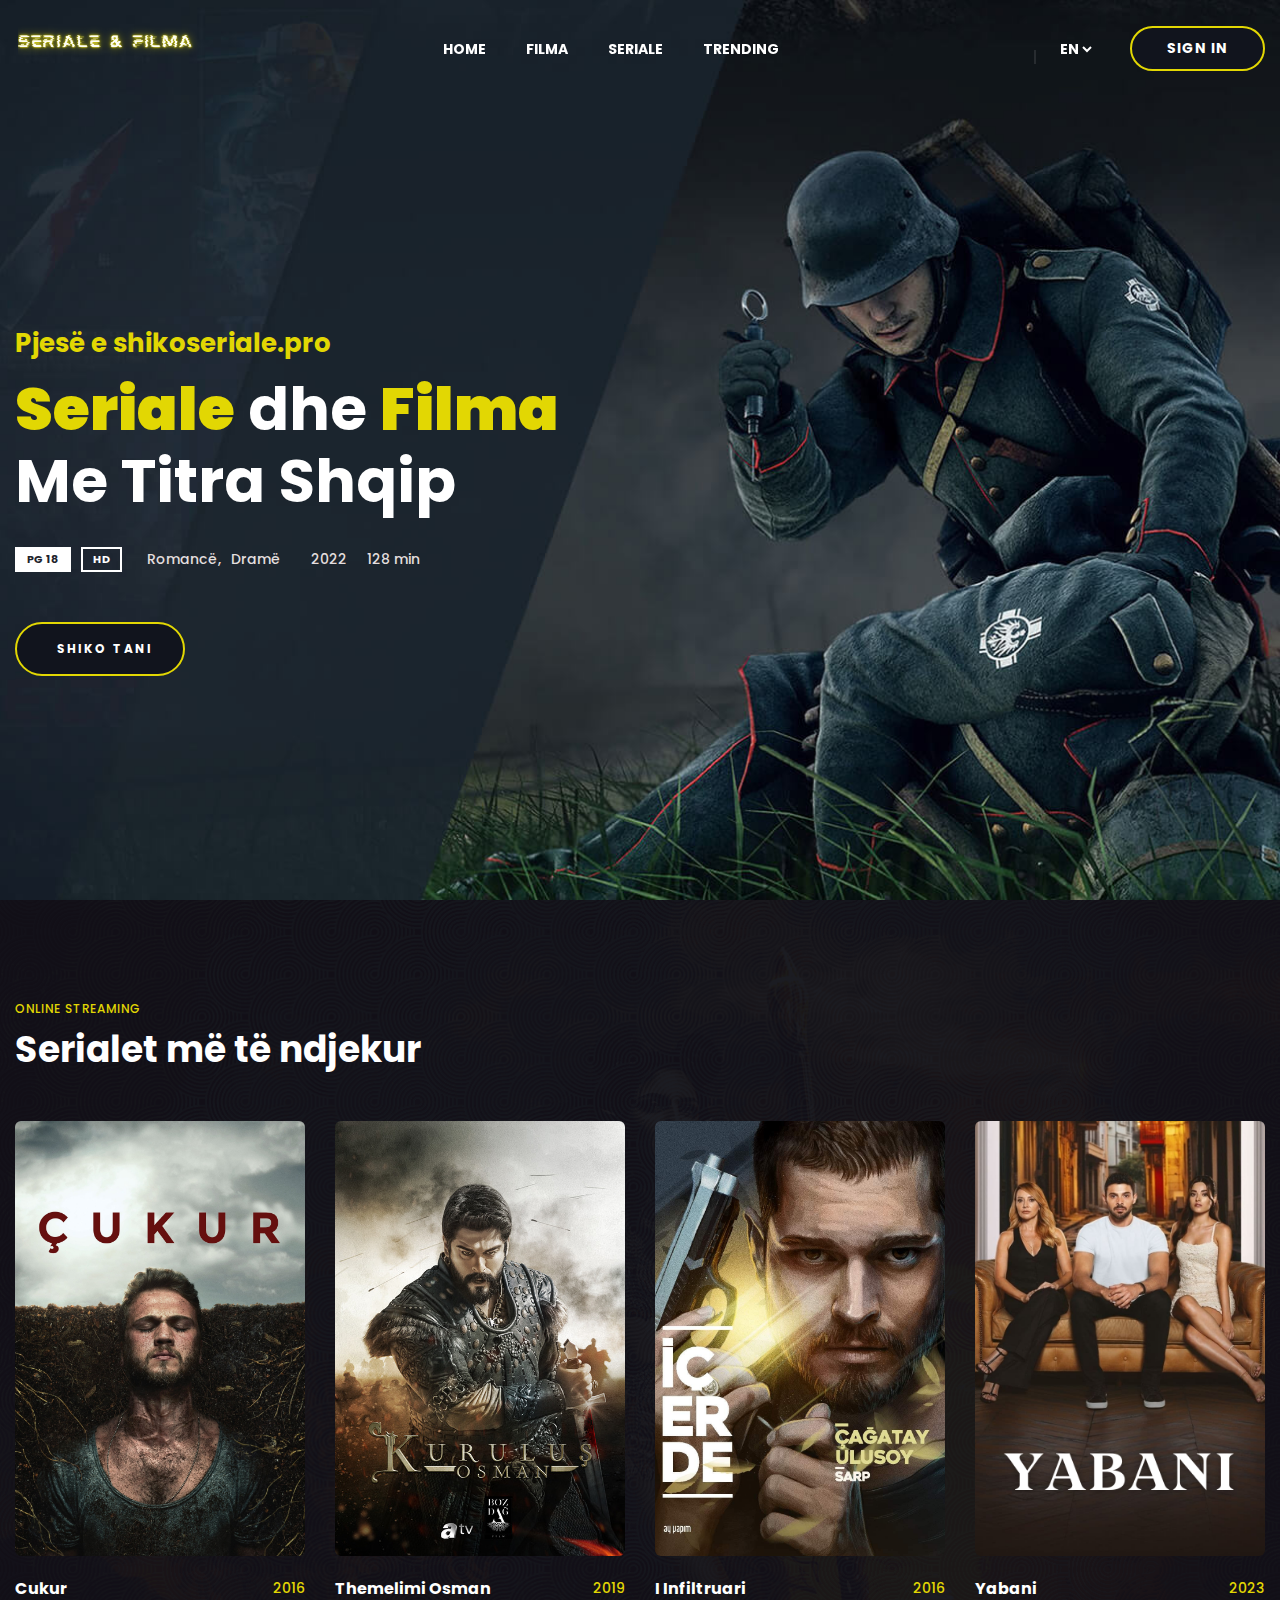
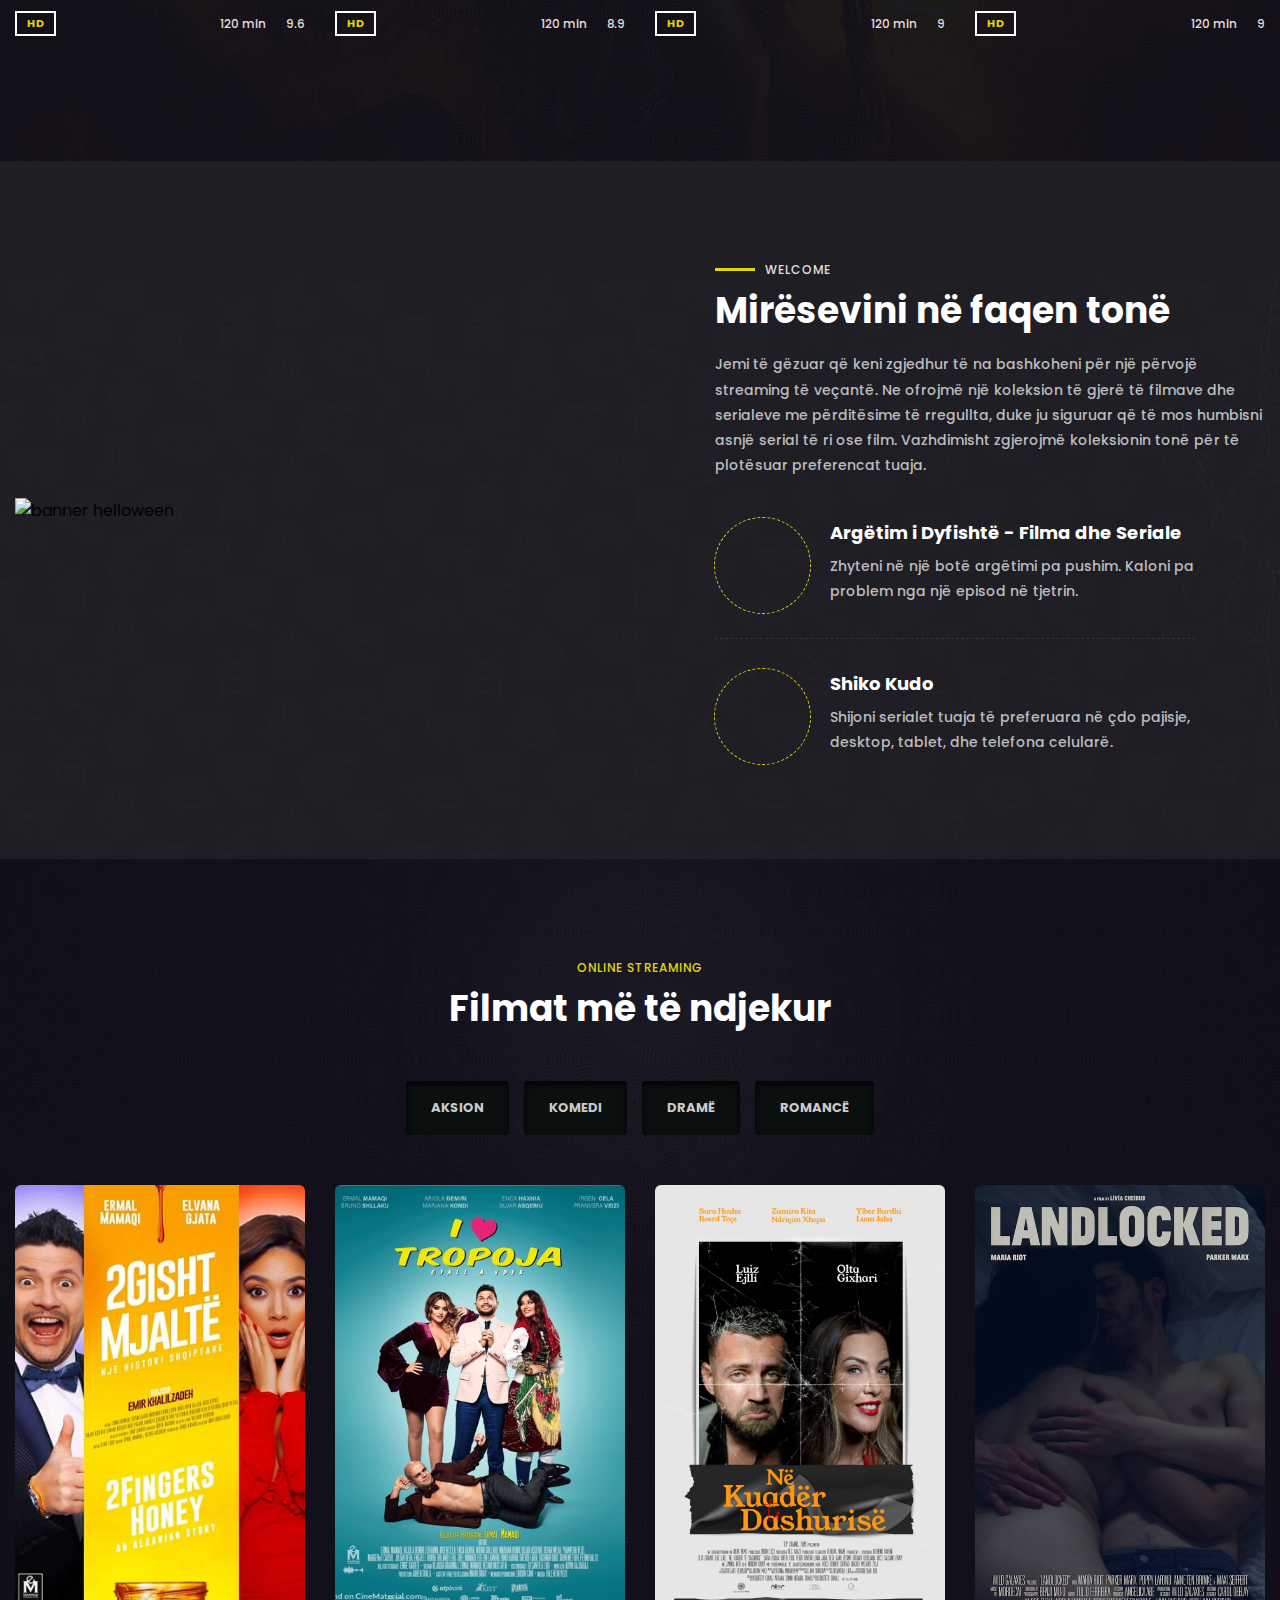
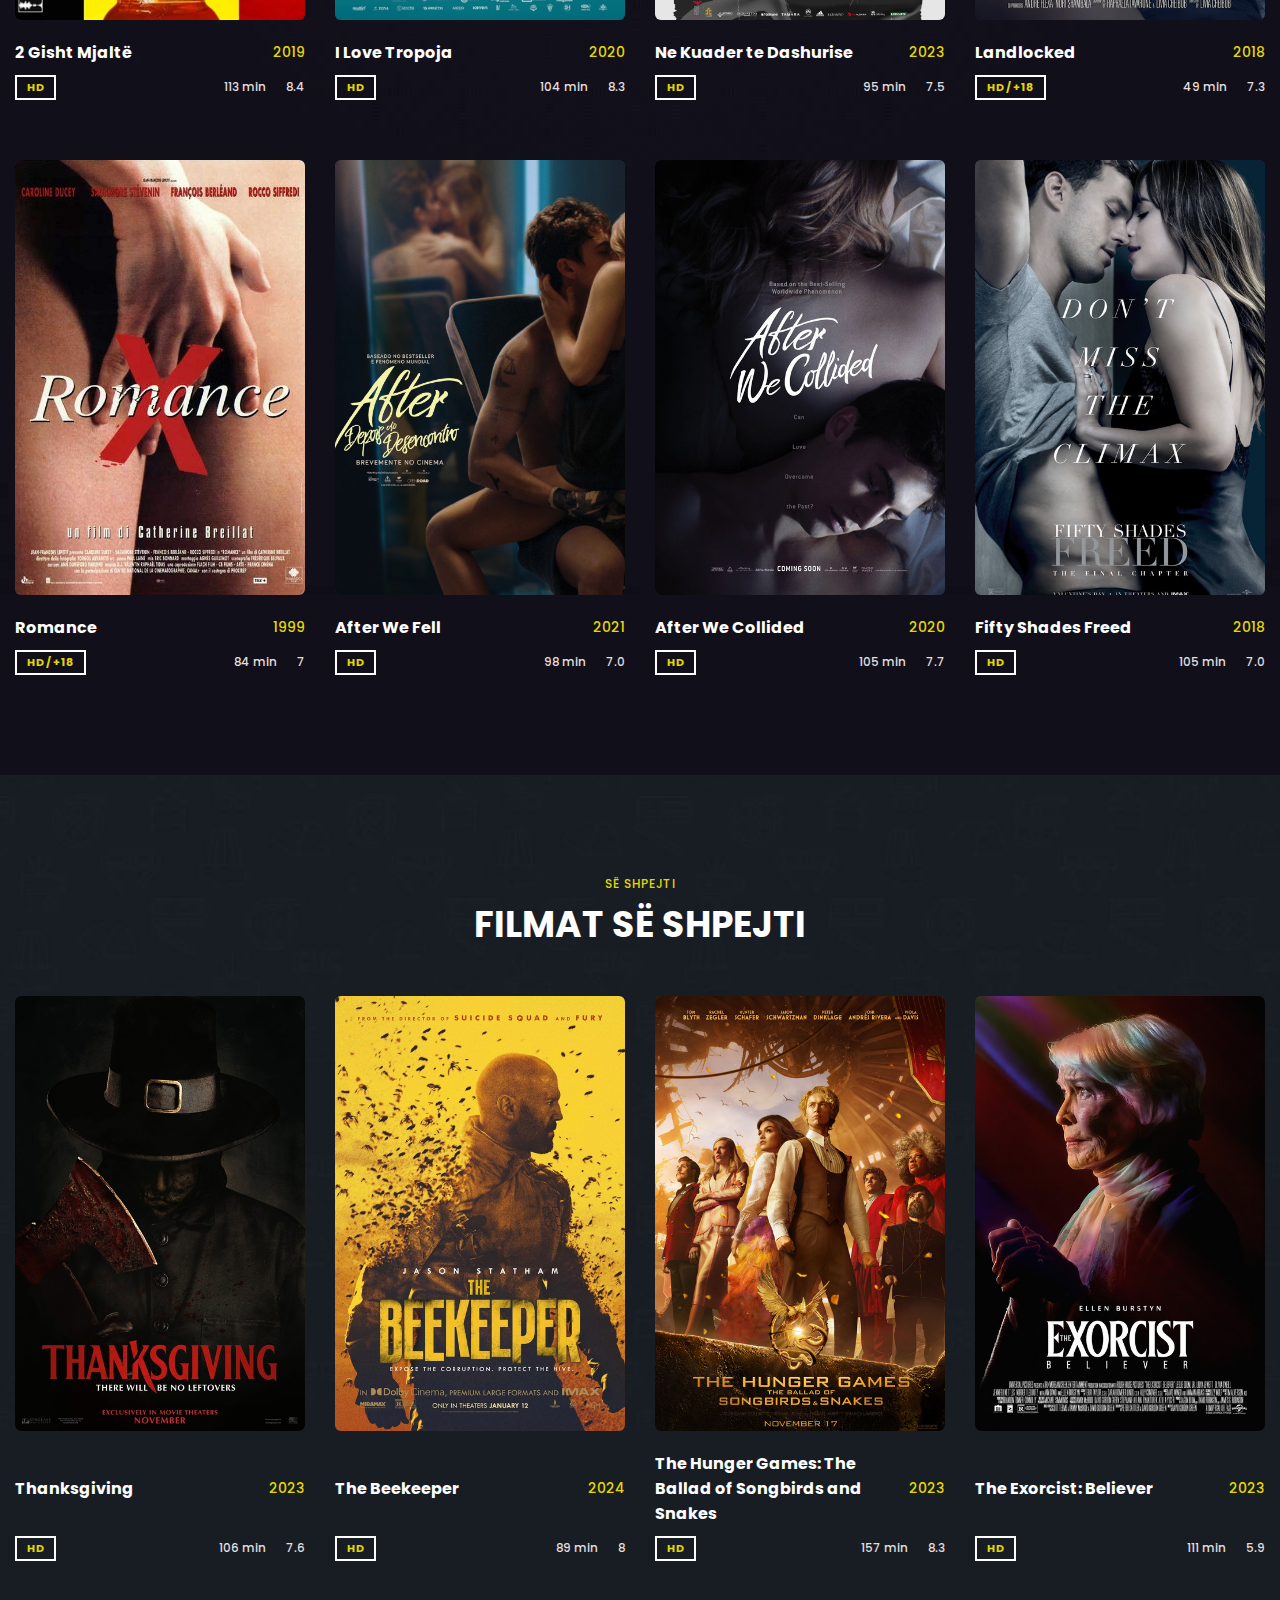
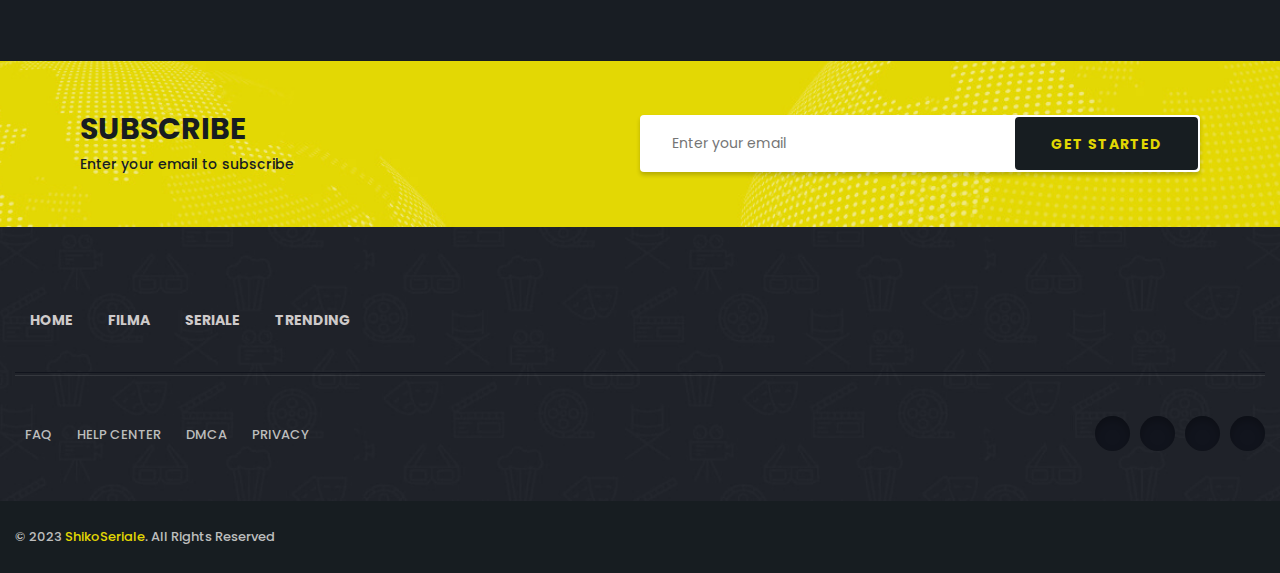
==== commit 19d6bfe0: "Update index.html" ====
--- a/index.html
+++ b/index.html
@@ -8,20 +8,20 @@
   <meta name="robots" content="index, follow">
 
   <!-- SEO Meta Tags -->
-  <title> Seriale dhe Filma me titra shqip</title>
-   <meta name="description" content="Seriale dhe Filma me titra shqip, seriale turke, Yabani, Cukur, Themelimi Osman dhe shume te tjere.">
+  <title>Filma dhe Seriale me titra shqip | Seriale&Filma</title>
+   <meta name="description" content="Seriale dhe Filma me titra shqip, seriale turke, Yabani, Cukur, Themelimi Osman, Seriale Shqip, Filma Shqip, Seriale me titra me episode te plota.">
     <meta name="keywords" content="Seriale, Seriale Turke, Telenovela, filma me titra shqip, Cukur, Yabani, seriale me titra shqip, ">
     <meta name="author" content="ShikoSeriale">
   
  <!-- Open Graph Meta Tags (for social media sharing) -->
-    <meta property="og:title" content="Seriale dhe Filma me titra shqip">
-    <meta property="og:description" content="Seriale dhe Filma me titra shqip, seriale turke, Yabani, Cukur, Themelimi Osman dhe shume te tjere.">
+    <meta property="og:title" content="Filma dhe Seriale me titra shqip | Seriale&Filma">
+    <meta property="og:description" content="Seriale dhe Filma me titra shqip, seriale turke, Yabani, Cukur, Themelimi Osman, Seriale Shqip, Filma Shqip, Seriale me titra me episode te plota.">
     <meta property="og:image" content="./logo.svg"> <!-- Replace with a link to your logo or an image related to your website -->
-    <meta property="og:url" content="https://serialedhefilma.one/">
+    <meta property="og:url" content="https://SerialedheFilma.one/">
     <meta property="og:type" content="website">
 
  <!-- Canonical URL -->
-    <link rel="canonical" href="https://serialedhefilma.one/">
+    <link rel="canonical" href="https://SerialedheFilma.one/">
   
   <!-- 
     - favicon
@@ -108,15 +108,15 @@
           </li>
 
           <li>
-            <a href="https://shikoseriale.me/movies/" class="navbar-link" target="_blank">Filma</a>
+            <a href="https://shikoseriale.pro/movies/" class="navbar-link" target="_blank">Filma</a>
           </li>
 
           <li>
-            <a href="https://shikoseriale.me/tvshows/" class="navbar-link" target="_blank">Seriale</a>
+            <a href="https://shikoseriale.pro/tvshows/" class="navbar-link" target="_blank">Seriale</a>
           </li>
 
           <li>
-            <a href="https://shikoseriale.me/trending/" class="navbar-link" target="_blank">Trending</a>
+            <a href="https://shikoseriale.pro/trending/" class="navbar-link" target="_blank">Trending</a>
           </li>
 
         </ul>
@@ -142,7 +142,7 @@
           </li>
 
           <li>
-            <a href="https://www.instagram.com/shikoseriale.in/" class="navbar-social-link">
+            <a href="https://www.instagram.com/shikoseriale.pro/" class="navbar-social-link">
               <ion-icon name="logo-instagram"></ion-icon>
             </a>
           </li>
@@ -176,7 +176,7 @@
 
           <div class="hero-content">
 
-            <p class="hero-subtitle">Pjesë e ShikoSeriale.me</p>
+            <p class="hero-subtitle">Pjesë e shikoseriale.pro</p>
 
             <h1 class="h1 hero-title">
               <strong>Seriale</strong> dhe <strong>Filma</strong> Me Titra Shqip
@@ -221,7 +221,7 @@
 
 <script>
     function openShikoSeriale() {
-        window.open('https://shikoseriale.me', '_blank');
+        window.open('https://shikoseriale.pro', '_blank');
     }
 </script>
 
@@ -519,14 +519,14 @@
             <li>
               <div class="movie-card">
 
-                <a href="./movie-details.html">
+                <a href="https://shikoseriale.pro/movies/2-gisht-mjalte-filmi-plote-hd/">
                   <figure class="card-banner">
                     <img src="./assets/images/2gishtmjalte.jpg" alt="2 gisht mjalte movie poster">
                   </figure>
                 </a>
 
                 <div class="title-wrapper">
-                  <a href="./movie-details.html">
+                  <a href="https://shikoseriale.pro/movies/2-gisht-mjalte-filmi-plote-hd/">
                     <h3 class="card-title">2 Gisht Mjaltë</h3>
                   </a>
 
@@ -555,14 +555,14 @@
             <li>
               <div class="movie-card">
 
-                <a href="./movie-details.html">
+                <a href="https://shikoseriale.pro/movies/i-love-tropoja-film-i-plote/">
                   <figure class="card-banner">
                     <img src="./assets/images/ilovetropoja.jpg" alt="I Love Tropoja movie poster">
                   </figure>
                 </a>
 
                 <div class="title-wrapper">
-                  <a href="./movie-details.html">
+                  <a href="https://shikoseriale.pro/movies/i-love-tropoja-film-i-plote/">
                     <h3 class="card-title">I Love Tropoja</h3>
                   </a>
 
@@ -591,14 +591,14 @@
             <li>
               <div class="movie-card">
 
-                <a href="./movie-details.html">
-                  <figure class="card-banner">
-                    <img src="./assets/images/nekuaderdashurise.jpg" alt="Ne kuader te dashurisemovie poster">
+                <a href="https://shikoseriale.pro/movies/ne-kuader-te-dashurise/">
+                  <figure class="card-banner">
+                    <img src="./assets/images/nekuaderdashurise.jpg" alt="Ne kuader te dashurise movie poster">
                   </figure>
                 </a>
 
                 <div class="title-wrapper">
-                  <a href="./movie-details.html">
+                  <a href="https://shikoseriale.pro/movies/ne-kuader-te-dashurise/">
                     <h3 class="card-title">Ne Kuader te Dashurise</h3>
                   </a>
 
@@ -627,14 +627,14 @@
             <li>
               <div class="movie-card">
 
-                <a href="./movie-details.html">
+                <a href="https://shikoseriale.pro/movies/landlocked/">
                   <figure class="card-banner">
                     <img src="./assets/images/Landlocked.jpg" alt="Landlocked movie poster">
                   </figure>
                 </a>
 
                 <div class="title-wrapper">
-                  <a href="./movie-details.html">
+                  <a href="https://shikoseriale.pro/movies/landlocked/">
                     <h3 class="card-title">Landlocked</h3>
                   </a>
 
@@ -663,14 +663,14 @@
             <li>
               <div class="movie-card">
 
-                <a href="./movie-details.html">
+                <a href="https://shikoseriale.pro/movies/romance/">
                   <figure class="card-banner">
                     <img src="./assets/images/romance.jpg" alt="Romance movie poster">
                   </figure>
                 </a>
 
                 <div class="title-wrapper">
-                  <a href="./movie-details.html">
+                  <a href="https://shikoseriale.pro/movies/romance/">
                     <h3 class="card-title">Romance</h3>
                   </a>
 
@@ -699,14 +699,14 @@
             <li>
               <div class="movie-card">
 
-                <a href="./movie-details.html">
+                <a href="https://shikoseriale.pro/movies/after-we-fell-2021/">
                   <figure class="card-banner">
                     <img src="./assets/images/after_we_fell.jpg" alt="after we fell movie poster">
                   </figure>
                 </a>
 
                 <div class="title-wrapper">
-                  <a href="./movie-details.html">
+                  <a href="https://shikoseriale.pro/movies/after-we-fell-2021/">
                     <h3 class="card-title">After We Fell</h3>
                   </a>
 
@@ -735,14 +735,14 @@
             <li>
               <div class="movie-card">
 
-                <a href="./movie-details.html">
+                <a href="https://shikoseriale.pro/movies/after-we-collided/">
                   <figure class="card-banner">
                     <img src="./assets/images/after_we_collided.jpg" alt="after we collided movie poster">
                   </figure>
                 </a>
 
                 <div class="title-wrapper">
-                  <a href="./movie-details.html">
+                  <a href="https://shikoseriale.pro/movies/after-we-collided/">
                     <h3 class="card-title">After We Collided</h3>
                   </a>
 
@@ -771,14 +771,14 @@
             <li>
               <div class="movie-card">
 
-                <a href="./movie-details.html">
+                <a href="https://shikoseriale.pro/movies/fifty-shades-freed-2018-hd/">
                   <figure class="card-banner">
                     <img src="./assets/images/fifty_shades_freed.jpg" alt="fifty shades freed movie poster">
                   </figure>
                 </a>
 
                 <div class="title-wrapper">
-                  <a href="./movie-details.html">
+                  <a href="https://shikoseriale.pro/movies/fifty-shades-freed-2018-hd/">
                     <h3 class="card-title">Fifty Shades Freed</h3>
                   </a>
 
@@ -1008,15 +1008,15 @@
             </li>
 
             <li>
-              <a href="https://shikoseriale.me/movies/" class="footer-link" target="_blank">Filma</a>
-            </li>
-
-            <li>
-              <a href="https://shikoseriale.me/tvshows/" class="footer-link" target="_blank">Seriale</a>
-            </li>
-
-            <li>
-              <a href="https://shikoseriale.me/trending/" class="footer-link" target="_blank">Trending </a>
+              <a href="https://shikoseriale.pro/movies/" class="footer-link" target="_blank">Filma</a>
+            </li>
+
+            <li>
+              <a href="https://shikoseriale.pro/tvshows/" class="footer-link" target="_blank">Seriale</a>
+            </li>
+
+            <li>
+              <a href="https://shikoseriale.pro/trending/" class="footer-link" target="_blank">Trending </a>
             </li>
 
           </ul>
@@ -1034,15 +1034,15 @@
             </li>
 
             <li>
-              <a href="https://shikoseriale.me/contact/" class="quicklink-link" target="_blank">Help center</a>
-            </li>
-
-            <li>
-              <a href="https://shikoseriale.me/dmca/" class="quicklink-link" target="_blank">DMCA</a>
-            </li>
-
-            <li>
-              <a href="https://shikoseriale.me/privacy-policy/" class="quicklink-link" target="_blank">Privacy</a>
+              <a href="https://shikoseriale.pro/contact/" class="quicklink-link" target="_blank">Help center</a>
+            </li>
+
+            <li>
+              <a href="https://shikoseriale.pro/dmca/" class="quicklink-link" target="_blank">DMCA</a>
+            </li>
+
+            <li>
+              <a href="https://shikoseriale.pro/privacy-policy/" class="quicklink-link" target="_blank">Privacy</a>
             </li>
 
           </ul>
@@ -1068,7 +1068,7 @@
             </li>
 
             <li>
-              <a href="https://www.instagram.com/shikoseriale.me/" class="social-link" target="_blank">
+              <a href="https://www.instagram.com/shikoseriale.pro/" class="social-link" target="_blank">
                 <ion-icon name="logo-instagram"></ion-icon>
               </a>
             </li>
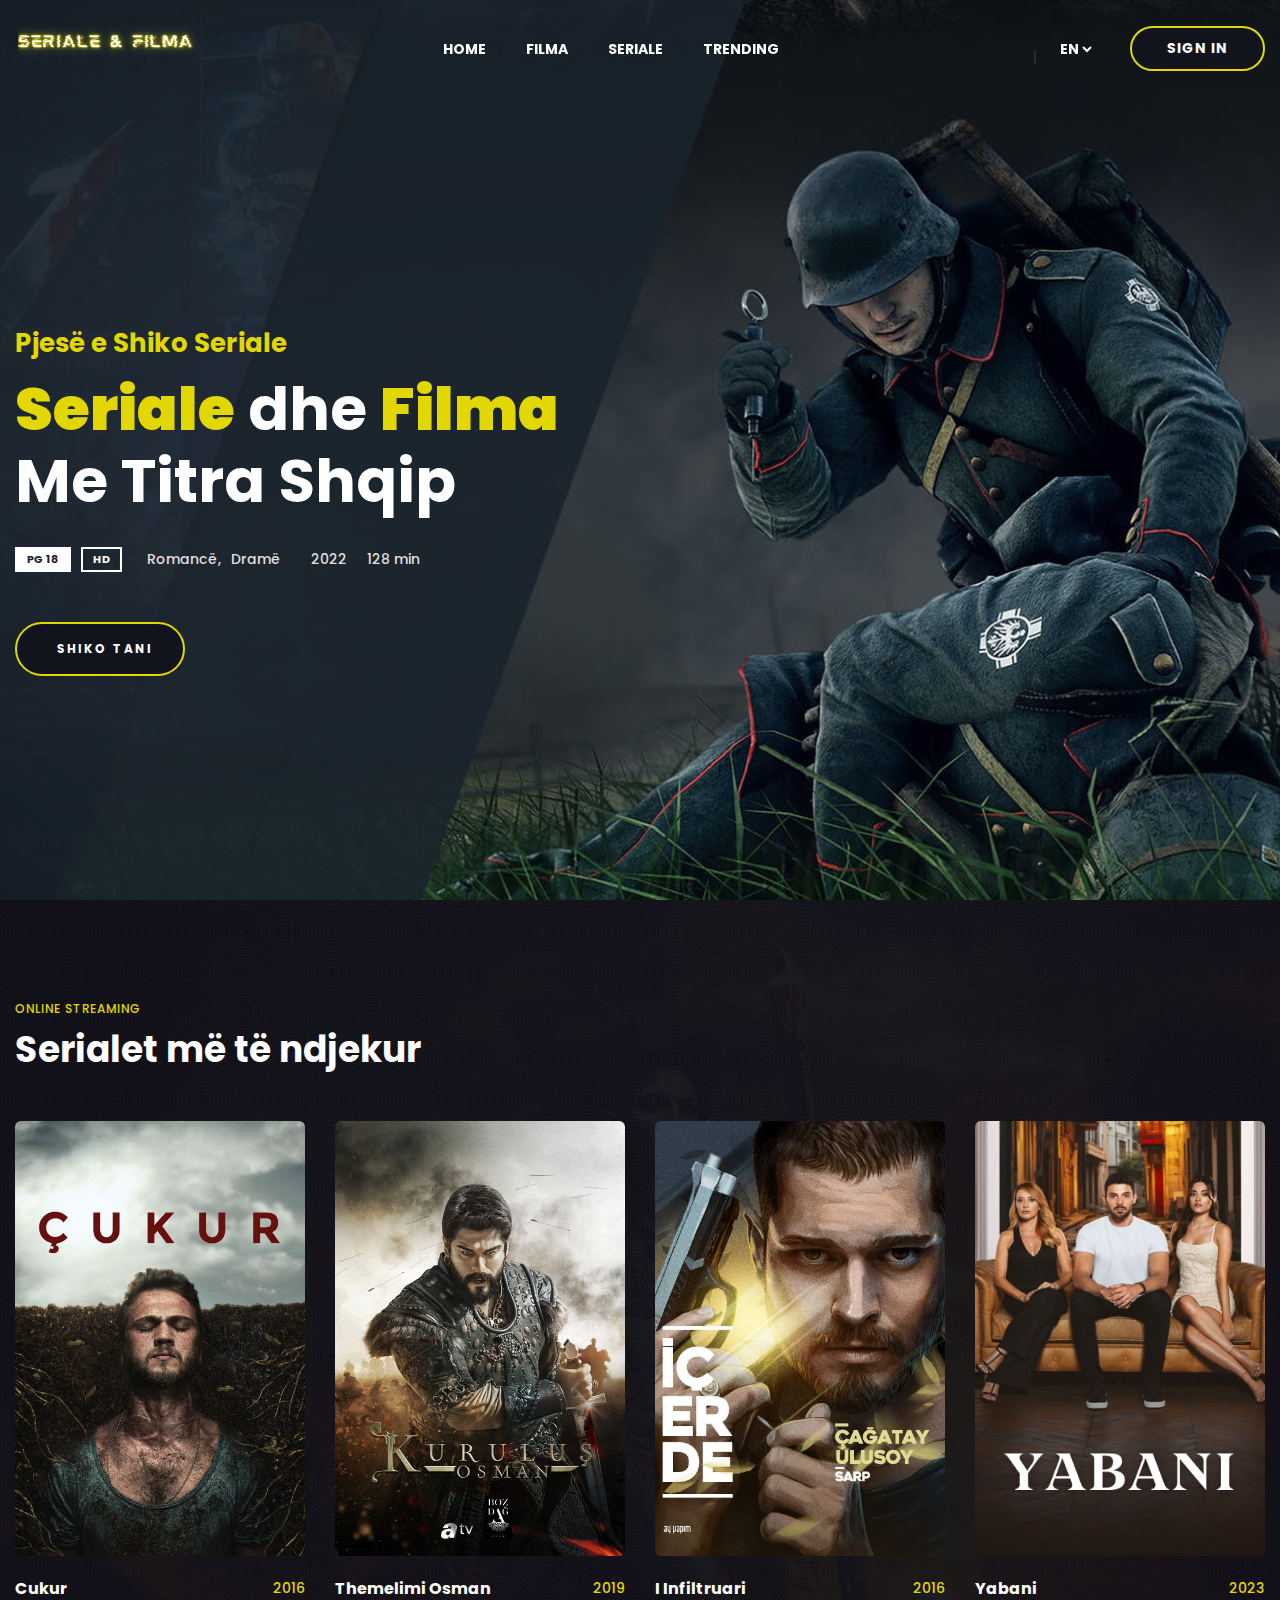
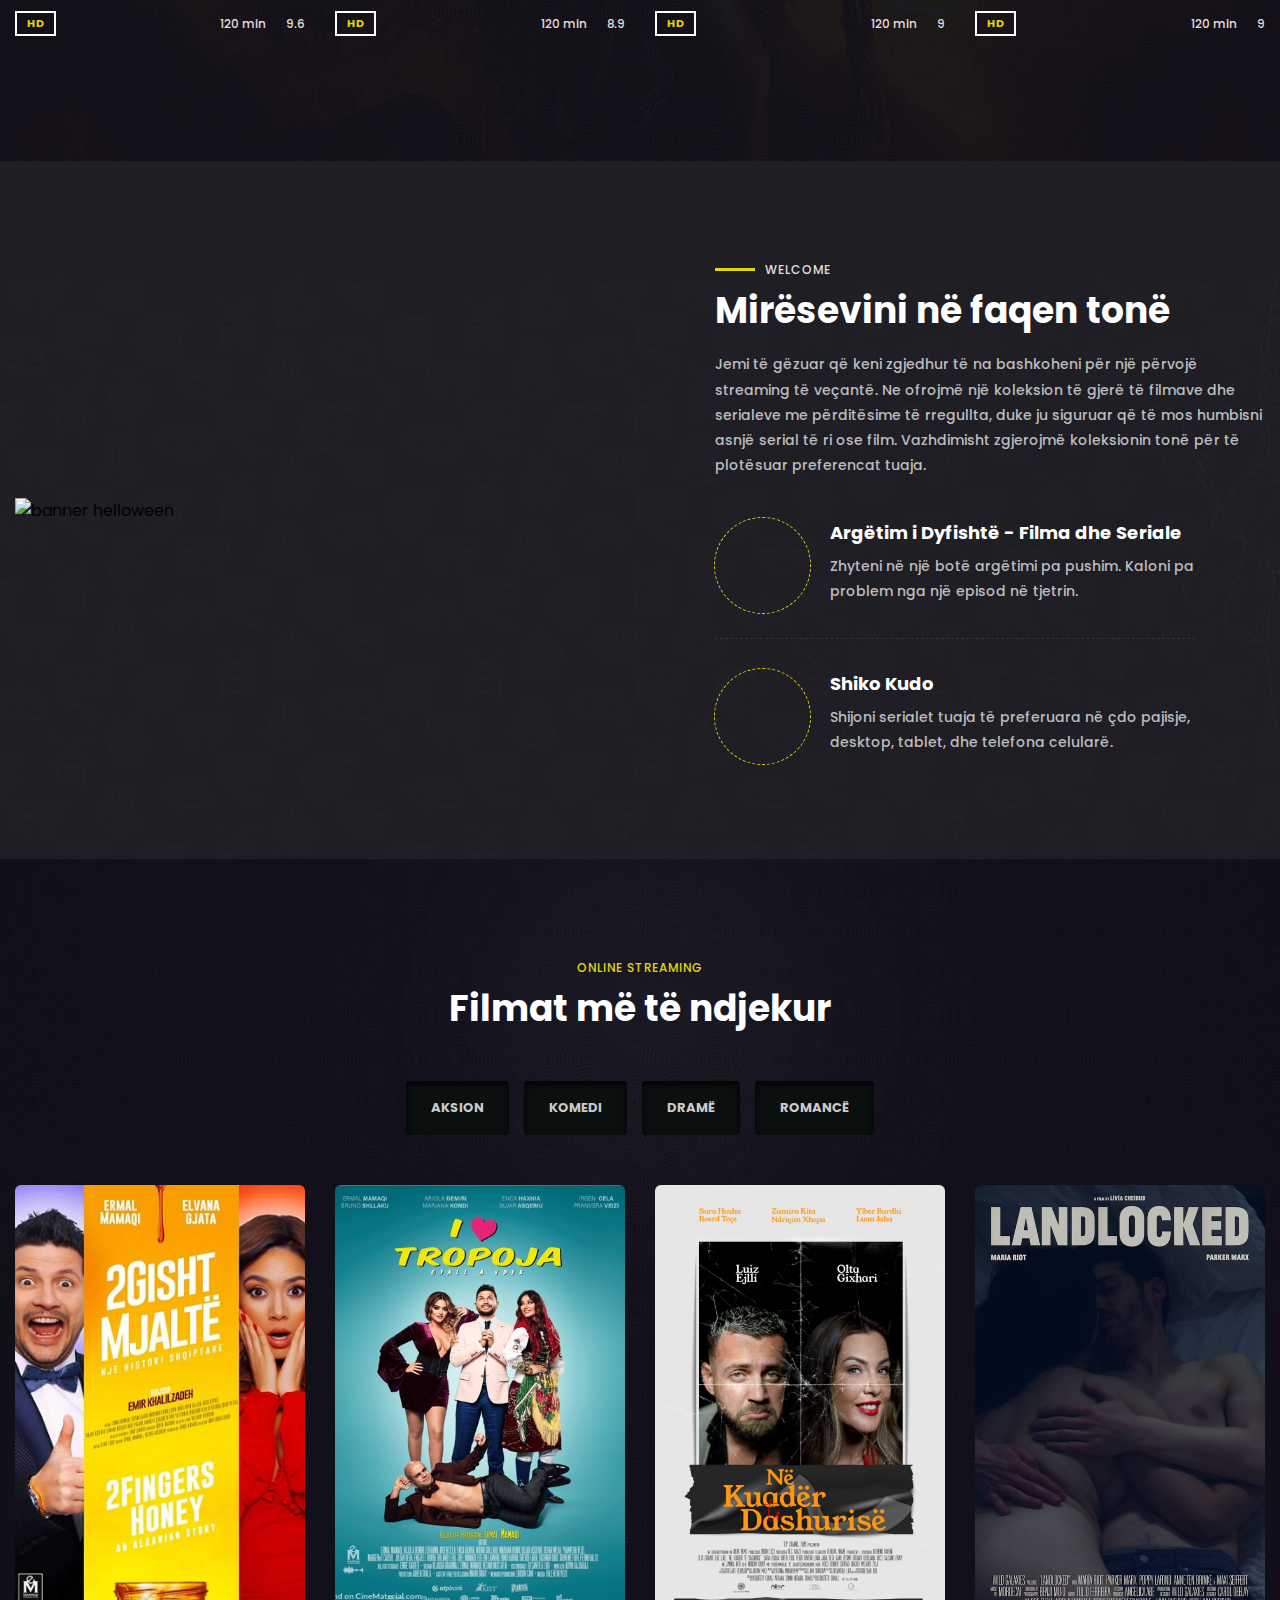
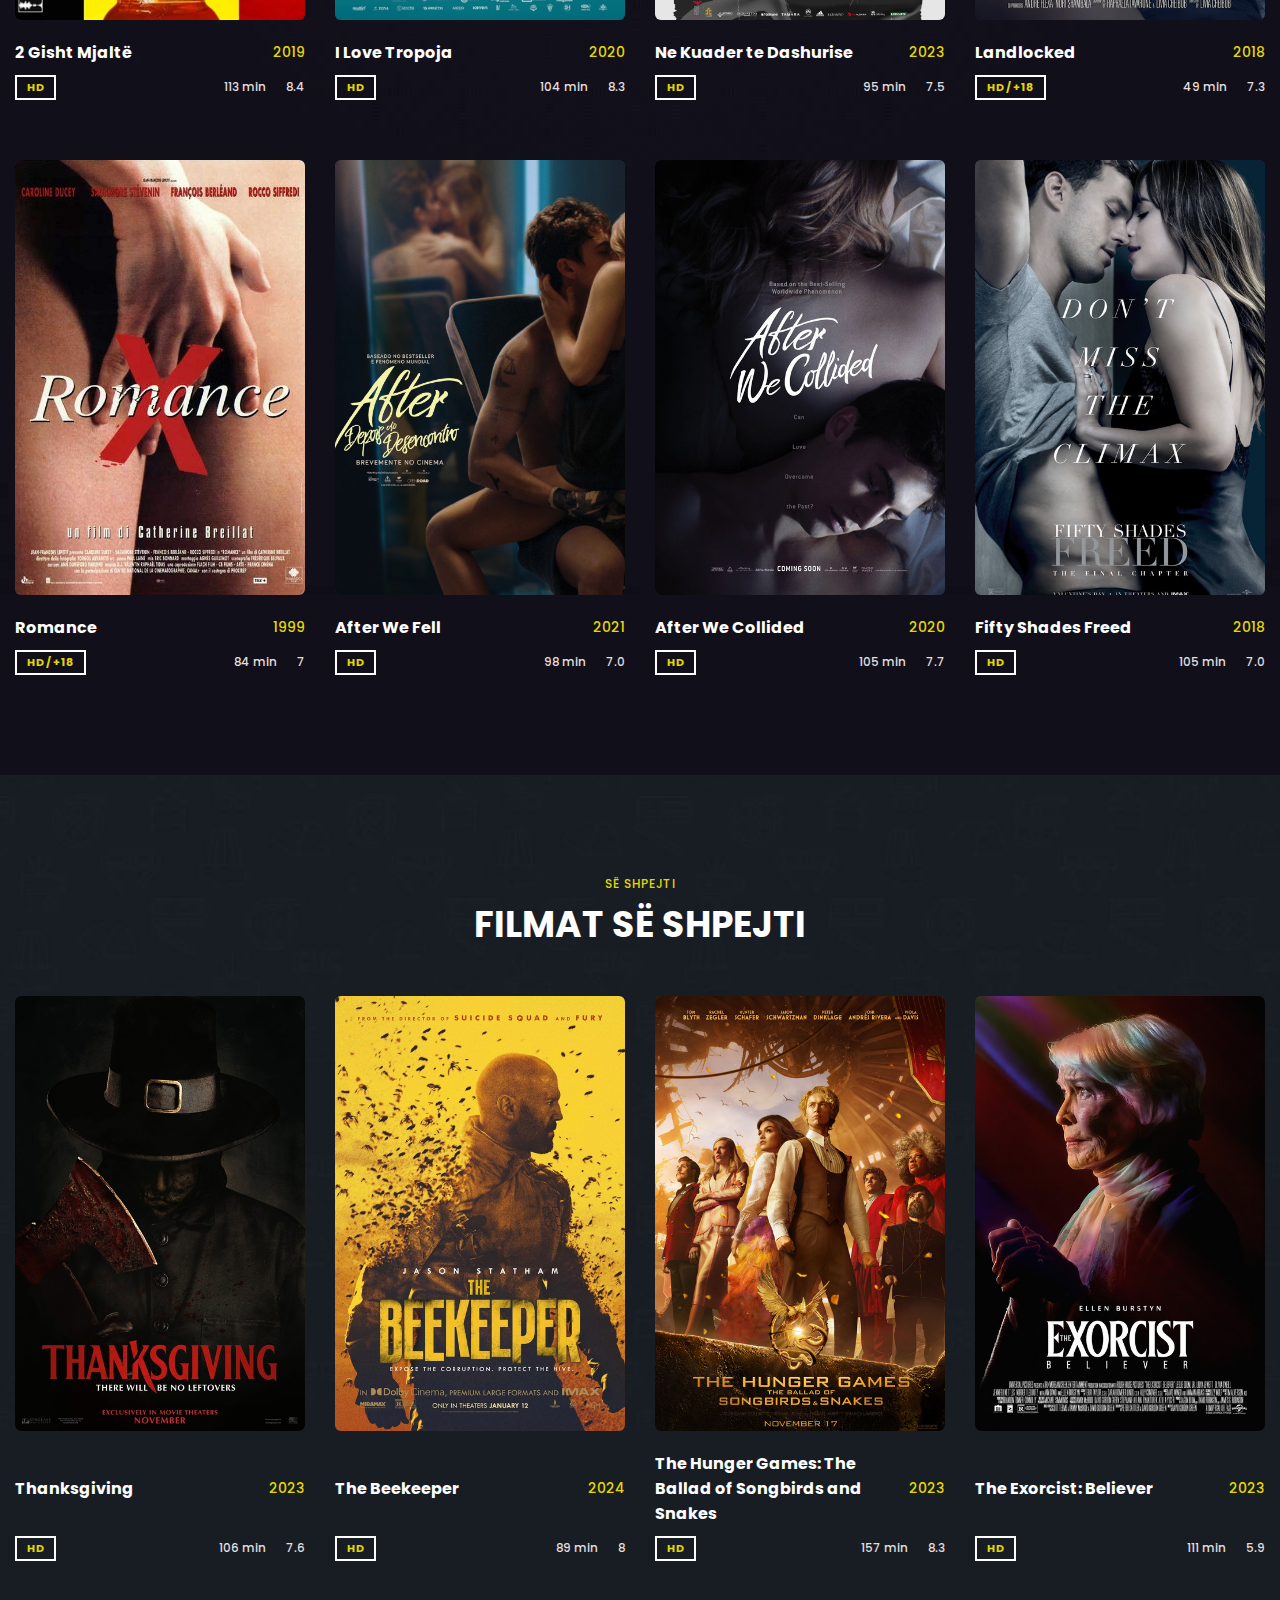
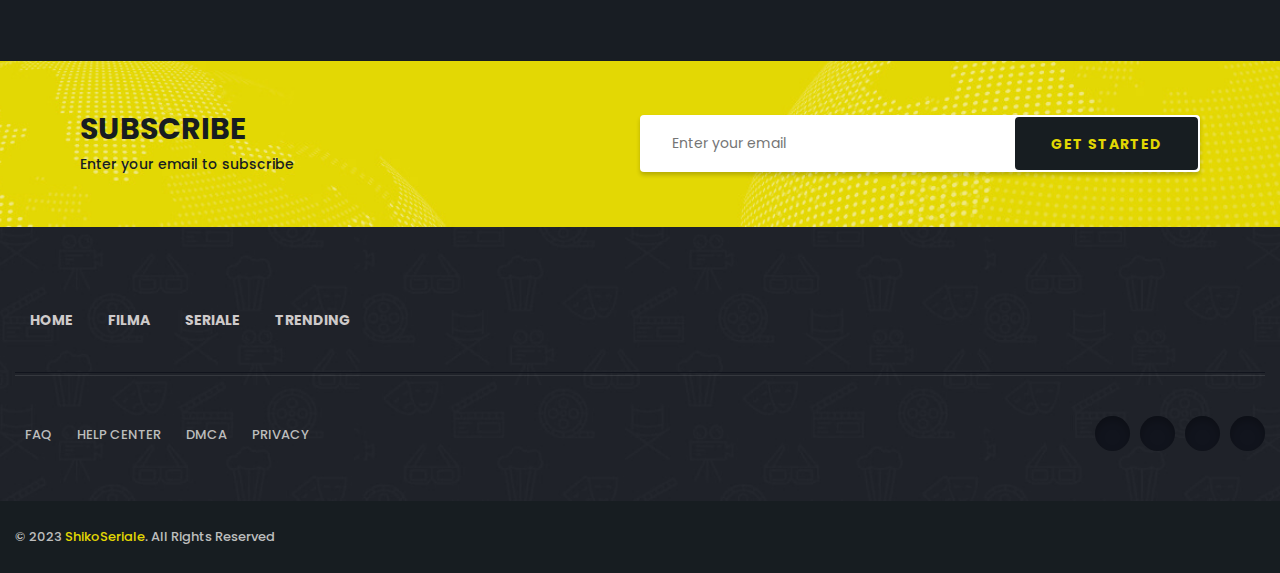
==== commit b8706a93: "Update index.html" ====
--- a/index.html
+++ b/index.html
@@ -176,7 +176,7 @@
 
           <div class="hero-content">
 
-            <p class="hero-subtitle">Pjesë e shikoseriale.pro</p>
+            <p class="hero-subtitle">Pjesë e Shiko Seriale</p>
 
             <h1 class="h1 hero-title">
               <strong>Seriale</strong> dhe <strong>Filma</strong> Me Titra Shqip
